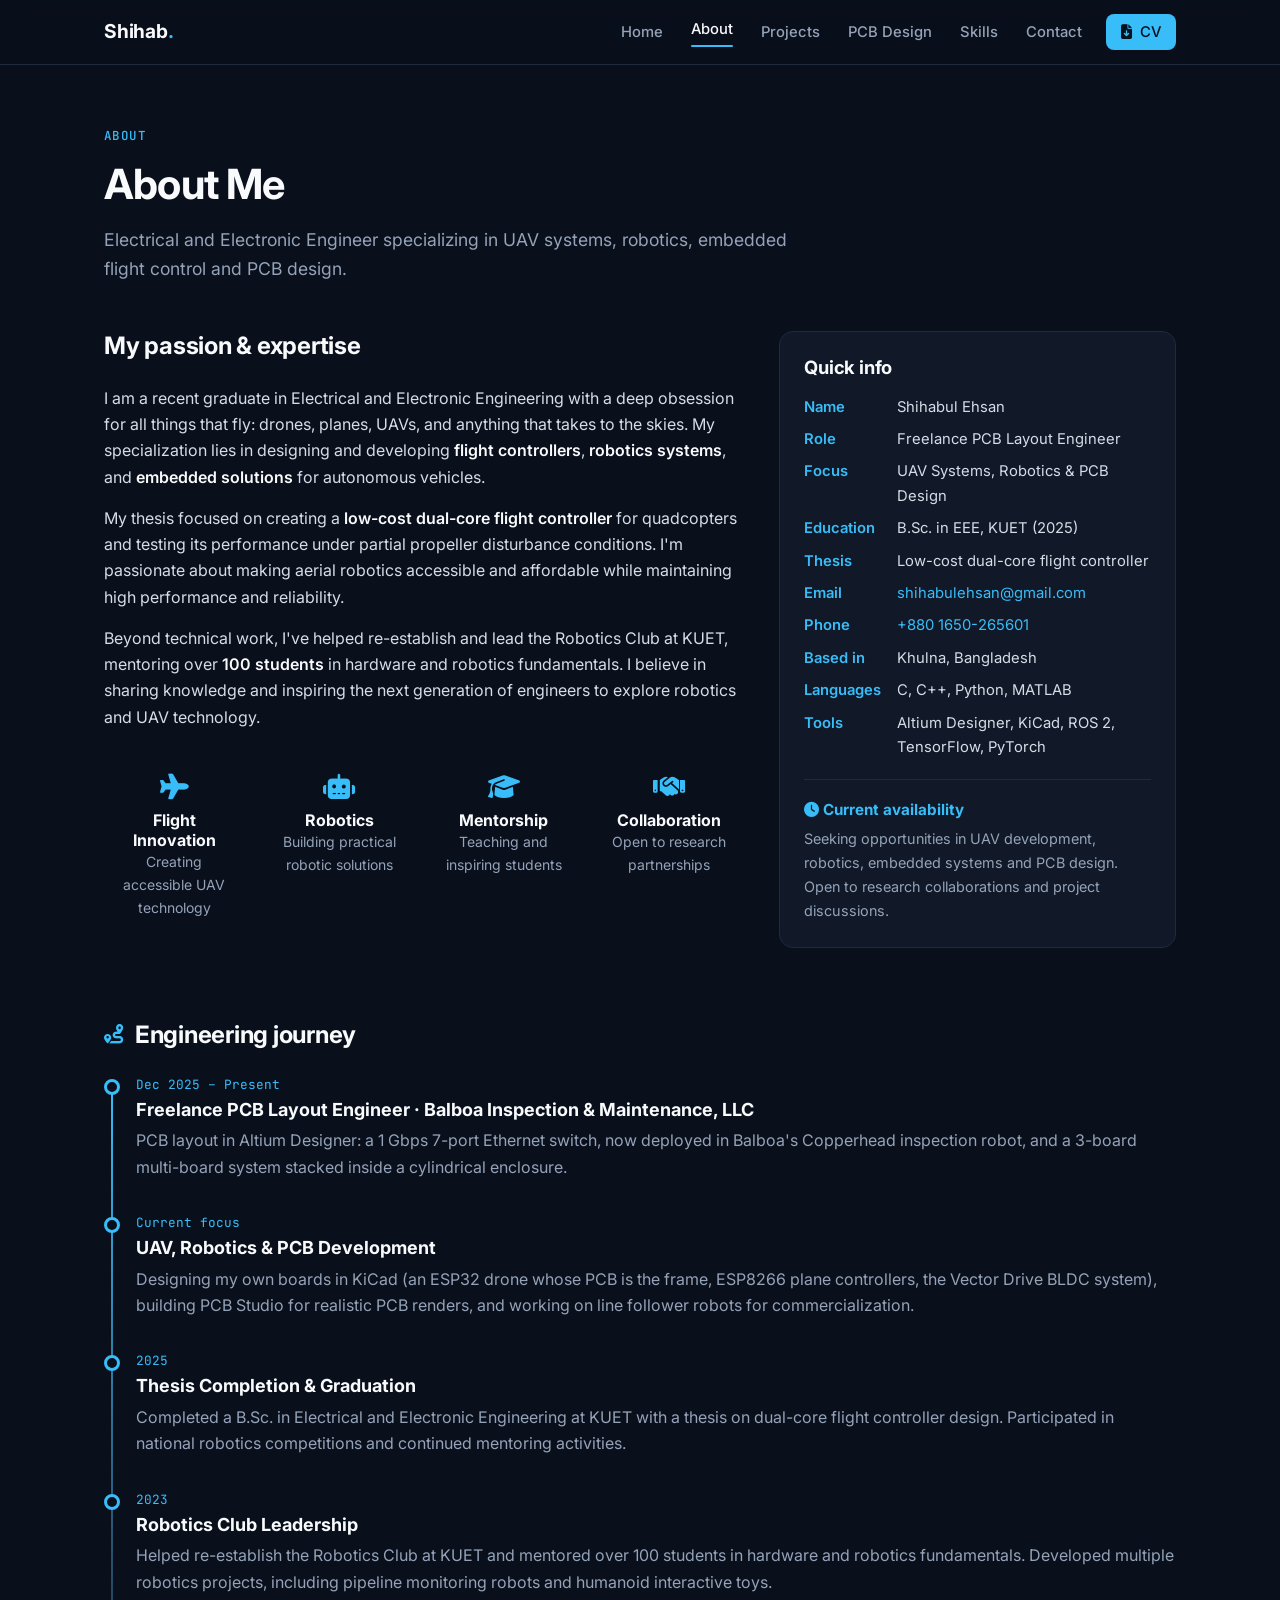
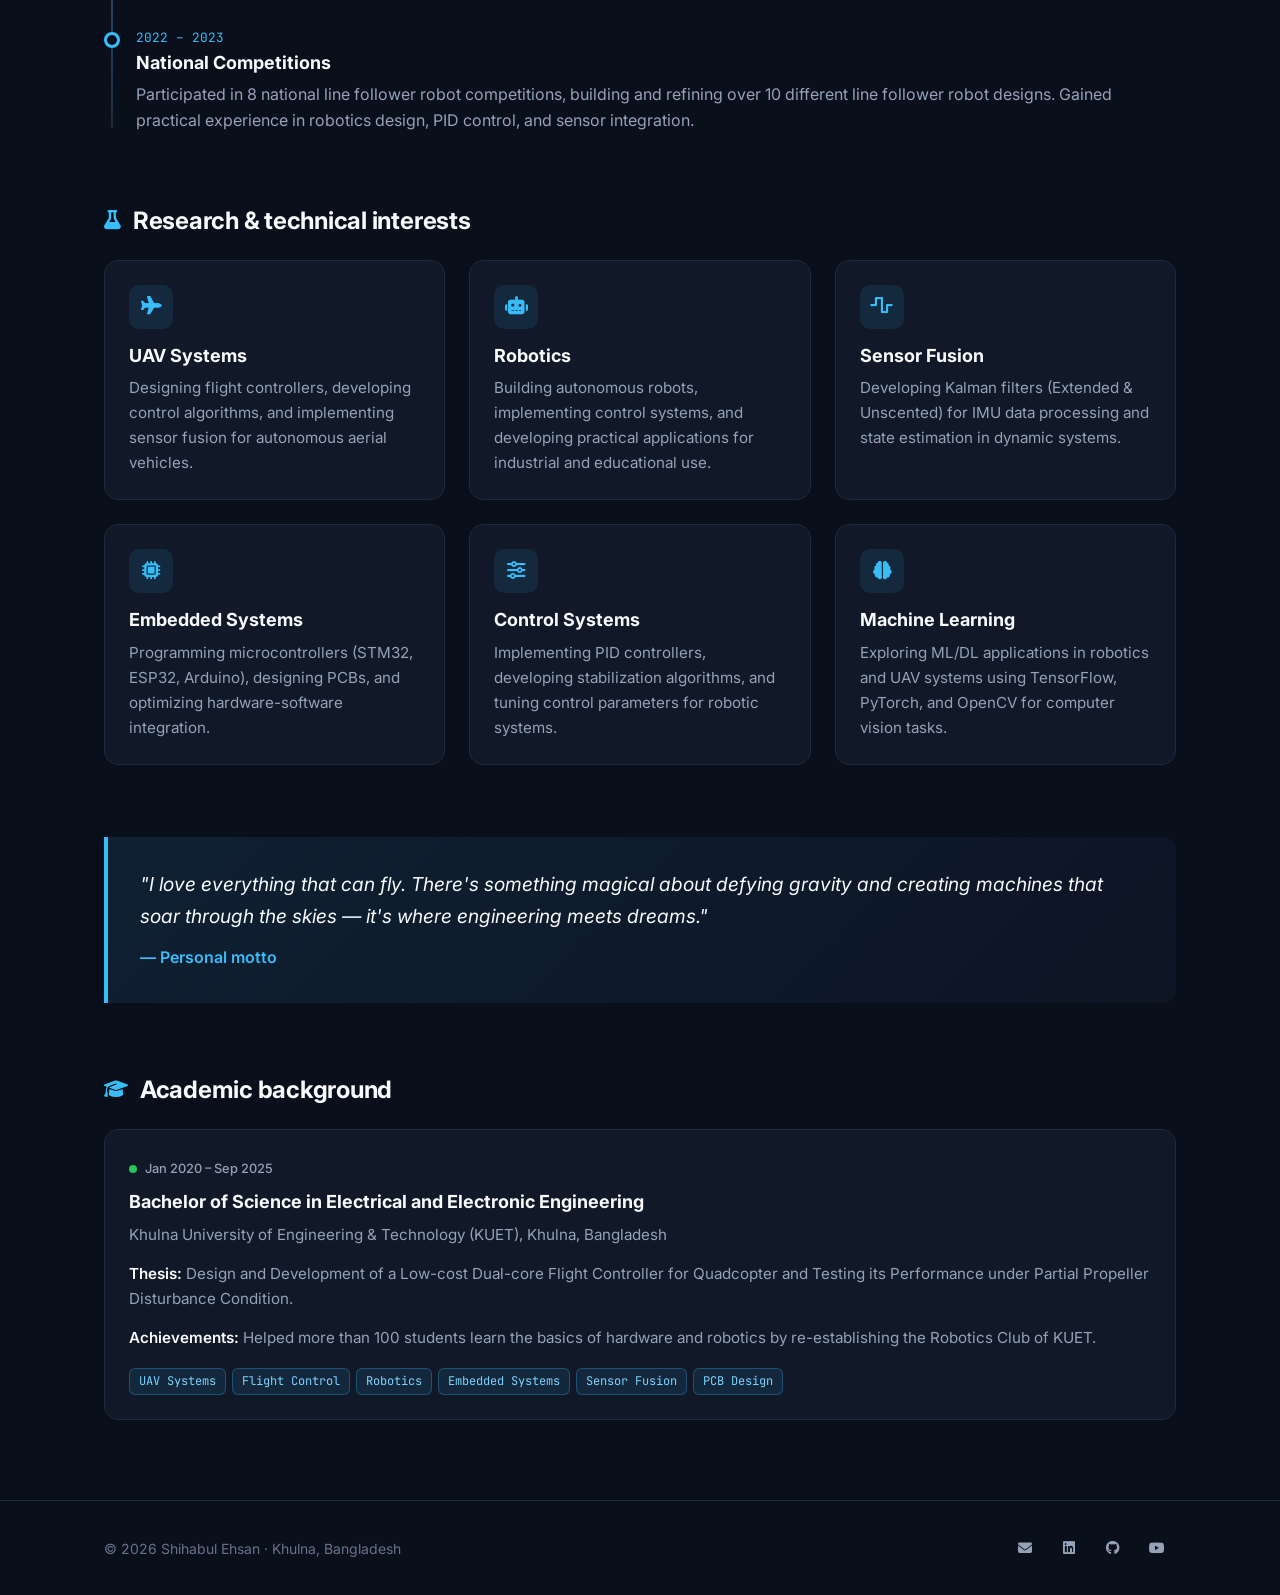
==== about.html @ d96fab93 "Redesign portfolio and add PCB design work - One shared design system (css/style.css), mobile menu, " ====
<!DOCTYPE html>
<html lang="en">
<head>
    <meta charset="UTF-8">
    <meta name="viewport" content="width=device-width, initial-scale=1">
    <title>About | Shihabul Ehsan</title>
    <meta name="description" content="About Shihabul Ehsan — EEE graduate from KUET working on UAV flight control, robotics, embedded systems and PCB design.">
    <link rel="preconnect" href="https://fonts.googleapis.com">
    <link rel="preconnect" href="https://fonts.gstatic.com" crossorigin>
    <link rel="stylesheet" href="https://fonts.googleapis.com/css2?family=Inter:wght@400;500;600;700&family=JetBrains+Mono:wght@500&display=swap">
    <link rel="stylesheet" href="https://cdnjs.cloudflare.com/ajax/libs/font-awesome/6.4.0/css/all.min.css">
    <link rel="stylesheet" href="css/style.css">
</head>
<body>

<nav class="site-nav">
    <div class="container nav-inner">
        <a class="nav-brand" href="index.html">Shihab<span>.</span></a>
        <button class="nav-toggle" aria-label="Open menu" aria-expanded="false"><i class="fas fa-bars"></i></button>
        <ul class="nav-links">
            <li><a href="index.html">Home</a></li>
            <li><a href="about.html" class="active">About</a></li>
            <li><a href="projects.html">Projects</a></li>
            <li><a href="pcb.html">PCB Design</a></li>
            <li><a href="skills.html">Skills</a></li>
            <li><a href="contact.html">Contact</a></li>
            <li class="nav-cta"><a class="btn btn-primary btn-sm" href="files/Shihabul_Ehsan_CV.pdf" target="_blank" rel="noopener"><i class="fas fa-file-arrow-down"></i> CV</a></li>
        </ul>
    </div>
</nav>

<main>
    <div class="container">

        <header class="page-head">
            <p class="eyebrow">About</p>
            <h1 class="page-title">About Me</h1>
            <p class="lead">
                Electrical and Electronic Engineer specializing in UAV systems, robotics,
                embedded flight control and PCB design.
            </p>
        </header>

        <section class="grid grid-aside">
            <div>
                <h2 class="section-title">My passion &amp; expertise</h2>
                <p>
                    I am a recent graduate in Electrical and Electronic Engineering with a deep obsession
                    for all things that fly: drones, planes, UAVs, and anything that takes to the skies.
                    My specialization lies in designing and developing <strong>flight controllers</strong>,
                    <strong>robotics systems</strong>, and <strong>embedded solutions</strong> for autonomous vehicles.
                </p>
                <p>
                    My thesis focused on creating a <strong>low-cost dual-core flight controller</strong>
                    for quadcopters and testing its performance under partial propeller disturbance conditions.
                    I'm passionate about making aerial robotics accessible and affordable while maintaining
                    high performance and reliability.
                </p>
                <p>
                    Beyond technical work, I've helped re-establish and lead the Robotics Club at KUET,
                    mentoring over <strong>100 students</strong> in hardware and robotics fundamentals.
                    I believe in sharing knowledge and inspiring the next generation of engineers to
                    explore robotics and UAV technology.
                </p>

                <div class="grid grid-4 values" style="margin-top: 32px;">
                    <div class="value">
                        <i class="fas fa-plane"></i>
                        <h4>Flight Innovation</h4>
                        <p>Creating accessible UAV technology</p>
                    </div>
                    <div class="value">
                        <i class="fas fa-robot"></i>
                        <h4>Robotics</h4>
                        <p>Building practical robotic solutions</p>
                    </div>
                    <div class="value">
                        <i class="fas fa-graduation-cap"></i>
                        <h4>Mentorship</h4>
                        <p>Teaching and inspiring students</p>
                    </div>
                    <div class="value">
                        <i class="fas fa-handshake"></i>
                        <h4>Collaboration</h4>
                        <p>Open to research partnerships</p>
                    </div>
                </div>
            </div>

            <aside class="card">
                <h2 class="section-title" style="font-size: 1.15rem; margin-bottom: 16px;">Quick info</h2>
                <dl class="info-list">
                    <dt>Name</dt>       <dd>Shihabul Ehsan</dd>
                    <dt>Role</dt>       <dd>Freelance PCB Layout Engineer</dd>
                    <dt>Focus</dt>      <dd>UAV Systems, Robotics &amp; PCB Design</dd>
                    <dt>Education</dt>  <dd>B.Sc. in EEE, KUET (2025)</dd>
                    <dt>Thesis</dt>     <dd>Low-cost dual-core flight controller</dd>
                    <dt>Email</dt>      <dd><a href="mailto:shihabulehsan@gmail.com">shihabulehsan@gmail.com</a></dd>
                    <dt>Phone</dt>      <dd><a href="tel:+8801650265601">+880 1650-265601</a></dd>
                    <dt>Based in</dt>   <dd>Khulna, Bangladesh</dd>
                    <dt>Languages</dt>  <dd>C, C++, Python, MATLAB</dd>
                    <dt>Tools</dt>      <dd>Altium Designer, KiCad, ROS 2, TensorFlow, PyTorch</dd>
                </dl>
                <div class="aside-block">
                    <h4><i class="fas fa-clock"></i> Current availability</h4>
                    <p>
                        Seeking opportunities in UAV development, robotics, embedded systems and PCB design.
                        Open to research collaborations and project discussions.
                    </p>
                </div>
            </aside>
        </section>

        <section class="section">
            <h2 class="section-title"><i class="fas fa-route"></i> Engineering journey</h2>
            <div class="timeline">
                <div class="timeline-item">
                    <div class="timeline-date">Dec 2025 – Present</div>
                    <h3>Freelance PCB Layout Engineer · Balboa Inspection &amp; Maintenance, LLC</h3>
                    <p>
                        PCB layout in Altium Designer: a 1 Gbps 7-port Ethernet switch, now deployed in Balboa's
                        Copperhead inspection robot, and a 3-board multi-board system stacked inside a
                        cylindrical enclosure.
                    </p>
                </div>
                <div class="timeline-item">
                    <div class="timeline-date">Current focus</div>
                    <h3>UAV, Robotics &amp; PCB Development</h3>
                    <p>
                        Designing my own boards in KiCad (an ESP32 drone whose PCB is the frame, ESP8266 plane
                        controllers, the Vector Drive BLDC system), building PCB Studio for realistic PCB renders,
                        and working on line follower robots for commercialization.
                    </p>
                </div>
                <div class="timeline-item">
                    <div class="timeline-date">2025</div>
                    <h3>Thesis Completion &amp; Graduation</h3>
                    <p>
                        Completed a B.Sc. in Electrical and Electronic Engineering at KUET with a
                        thesis on dual-core flight controller design. Participated in national
                        robotics competitions and continued mentoring activities.
                    </p>
                </div>
                <div class="timeline-item">
                    <div class="timeline-date">2023</div>
                    <h3>Robotics Club Leadership</h3>
                    <p>
                        Helped re-establish the Robotics Club at KUET and mentored over 100 students
                        in hardware and robotics fundamentals. Developed multiple robotics projects,
                        including pipeline monitoring robots and humanoid interactive toys.
                    </p>
                </div>
                <div class="timeline-item">
                    <div class="timeline-date">2022 – 2023</div>
                    <h3>National Competitions</h3>
                    <p>
                        Participated in 8 national line follower robot competitions, building and
                        refining over 10 different line follower robot designs. Gained practical
                        experience in robotics design, PID control, and sensor integration.
                    </p>
                </div>
            </div>
        </section>

        <section class="section">
            <h2 class="section-title"><i class="fas fa-flask"></i> Research &amp; technical interests</h2>
            <div class="grid grid-3">
                <div class="card card-hover">
                    <div class="icon-badge"><i class="fas fa-plane"></i></div>
                    <h3>UAV Systems</h3>
                    <p>Designing flight controllers, developing control algorithms, and implementing sensor fusion for autonomous aerial vehicles.</p>
                </div>
                <div class="card card-hover">
                    <div class="icon-badge"><i class="fas fa-robot"></i></div>
                    <h3>Robotics</h3>
                    <p>Building autonomous robots, implementing control systems, and developing practical applications for industrial and educational use.</p>
                </div>
                <div class="card card-hover">
                    <div class="icon-badge"><i class="fas fa-wave-square"></i></div>
                    <h3>Sensor Fusion</h3>
                    <p>Developing Kalman filters (Extended &amp; Unscented) for IMU data processing and state estimation in dynamic systems.</p>
                </div>
                <div class="card card-hover">
                    <div class="icon-badge"><i class="fas fa-microchip"></i></div>
                    <h3>Embedded Systems</h3>
                    <p>Programming microcontrollers (STM32, ESP32, Arduino), designing PCBs, and optimizing hardware-software integration.</p>
                </div>
                <div class="card card-hover">
                    <div class="icon-badge"><i class="fas fa-sliders"></i></div>
                    <h3>Control Systems</h3>
                    <p>Implementing PID controllers, developing stabilization algorithms, and tuning control parameters for robotic systems.</p>
                </div>
                <div class="card card-hover">
                    <div class="icon-badge"><i class="fas fa-brain"></i></div>
                    <h3>Machine Learning</h3>
                    <p>Exploring ML/DL applications in robotics and UAV systems using TensorFlow, PyTorch, and OpenCV for computer vision tasks.</p>
                </div>
            </div>
        </section>

        <section class="section">
            <blockquote class="quote">
                <p>"I love everything that can fly. There's something magical about defying gravity
                and creating machines that soar through the skies — it's where engineering meets dreams."</p>
                <cite>— Personal motto</cite>
            </blockquote>
        </section>

        <section class="section">
            <h2 class="section-title"><i class="fas fa-graduation-cap"></i> Academic background</h2>
            <div class="card">
                <span class="status status--done">Jan 2020 – Sep 2025</span>
                <h3>Bachelor of Science in Electrical and Electronic Engineering</h3>
                <p>Khulna University of Engineering &amp; Technology (KUET), Khulna, Bangladesh</p>
                <p><strong>Thesis:</strong> Design and Development of a Low-cost Dual-core Flight Controller
                    for Quadcopter and Testing its Performance under Partial Propeller Disturbance Condition.</p>
                <p><strong>Achievements:</strong> Helped more than 100 students learn the basics of hardware
                    and robotics by re-establishing the Robotics Club of KUET.</p>
                <div class="tags" style="margin-top: 18px;">
                    <span class="tag">UAV Systems</span>
                    <span class="tag">Flight Control</span>
                    <span class="tag">Robotics</span>
                    <span class="tag">Embedded Systems</span>
                    <span class="tag">Sensor Fusion</span>
                    <span class="tag">PCB Design</span>
                </div>
            </div>
        </section>

    </div>
</main>

<footer class="site-footer">
    <div class="container footer-inner">
        <p>© <span class="year">2026</span> Shihabul Ehsan · Khulna, Bangladesh</p>
        <div class="footer-social">
            <a href="mailto:shihabulehsan@gmail.com" aria-label="Email"><i class="fas fa-envelope"></i></a>
            <a href="https://www.linkedin.com/in/shihabul-ehsan-132464304/" target="_blank" rel="noopener" aria-label="LinkedIn"><i class="fab fa-linkedin"></i></a>
            <a href="https://github.com/Shihabul-glitch" target="_blank" rel="noopener" aria-label="GitHub"><i class="fab fa-github"></i></a>
            <a href="https://www.youtube.com/@have_fun1107" target="_blank" rel="noopener" aria-label="YouTube"><i class="fab fa-youtube"></i></a>
        </div>
    </div>
</footer>

<script src="js/script.js"></script>
</body>
</html>
---- css/style.css ----
/* =========================================================
   Shihabul Ehsan — portfolio
   One stylesheet for every page. Colors and sizes live in
   the tokens below; components reuse them.
   ========================================================= */

:root {
    --bg: #0a0f1c;
    --surface: #111827;
    --surface-2: #0d1424;
    --border: #1f2a3d;
    --border-strong: #334155;

    --heading: #f8fafc;
    --text: #d6dde8;
    --muted: #94a3b8;
    --faint: #64748b;

    --accent: #38bdf8;
    --accent-strong: #0ea5e9;
    --accent-soft: rgba(56, 189, 248, 0.10);
    --accent-line: rgba(56, 189, 248, 0.28);

    --ok: #22c55e;
    --warn: #eab308;

    --radius: 14px;
    --radius-sm: 8px;
    --shadow: 0 12px 32px rgba(0, 0, 0, 0.35);

    --font: "Inter", system-ui, -apple-system, "Segoe UI", sans-serif;
    --mono: "JetBrains Mono", ui-monospace, "Cascadia Code", Consolas, monospace;

    --container: 1120px;
    --gutter: 24px;
}

/* ---------- Reset / base ---------- */
*,
*::before,
*::after { box-sizing: border-box; margin: 0; padding: 0; }

html { scroll-behavior: smooth; }

body {
    font-family: var(--font);
    font-size: 16px;
    line-height: 1.65;
    background: var(--bg);
    color: var(--text);
    overflow-x: hidden;
    -webkit-font-smoothing: antialiased;
}

img { max-width: 100%; display: block; }

a { color: var(--accent); text-decoration: none; }
a:hover { text-decoration: underline; }

h1, h2, h3, h4 { color: var(--heading); line-height: 1.25; font-weight: 700; }
h3 { font-size: 1.125rem; }
h4 { font-size: 1rem; }

p + p { margin-top: 0.9em; }
strong { color: var(--heading); font-weight: 600; }

ul { padding-left: 1.2em; }

:focus-visible { outline: 2px solid var(--accent); outline-offset: 3px; border-radius: 4px; }

.container {
    max-width: var(--container);
    margin: 0 auto;
    padding: 0 var(--gutter);
}

/* ---------- Navigation ---------- */
.site-nav {
    position: sticky;
    top: 0;
    z-index: 50;
    background: rgba(10, 15, 28, 0.82);
    backdrop-filter: blur(10px);
    -webkit-backdrop-filter: blur(10px);
    border-bottom: 1px solid var(--border);
}

.nav-inner {
    display: flex;
    align-items: center;
    justify-content: space-between;
    gap: 16px;
    height: 64px;
}

.nav-brand {
    font-size: 1.2rem;
    font-weight: 700;
    color: var(--heading);
    letter-spacing: -0.01em;
}
.nav-brand:hover { text-decoration: none; }
.nav-brand span { color: var(--accent); }

.nav-links {
    display: flex;
    align-items: center;
    gap: 4px;
    list-style: none;
    padding: 0;
}

.nav-links a {
    display: block;
    padding: 8px 12px;
    border-radius: var(--radius-sm);
    color: var(--muted);
    font-size: 0.925rem;
    font-weight: 500;
}
.nav-links a:hover { color: var(--heading); background: var(--surface); text-decoration: none; }
.nav-links a.active { color: var(--heading); }
.nav-links a.active::after {
    content: "";
    display: block;
    height: 2px;
    margin-top: 3px;
    border-radius: 2px;
    background: var(--accent);
}

.nav-links .nav-cta { margin-left: 8px; }
.nav-links a.btn-primary { display: inline-flex; padding: 0 14px; color: #04121f; }
.nav-links a.btn-primary:hover { background: var(--accent-strong); color: #04121f; }

.nav-toggle {
    display: none;
    width: 44px;
    height: 44px;
    border: 1px solid var(--border-strong);
    border-radius: var(--radius-sm);
    background: transparent;
    color: var(--heading);
    font-size: 1.1rem;
    cursor: pointer;
}

/* ---------- Page structure ---------- */
main { padding: 56px 0 80px; }

.page-head { margin-bottom: 48px; max-width: 720px; }

.eyebrow {
    display: inline-flex;
    align-items: center;
    gap: 8px;
    font-family: var(--mono);
    font-size: 0.78rem;
    font-weight: 500;
    letter-spacing: 0.12em;
    text-transform: uppercase;
    color: var(--accent);
    margin-bottom: 12px;
}

.page-title { font-size: clamp(2rem, 4vw, 2.6rem); letter-spacing: -0.02em; margin-bottom: 14px; }

.lead { font-size: 1.1rem; color: var(--muted); }

.section { margin-top: 72px; }
.section:first-child { margin-top: 0; }

.section-title {
    display: flex;
    align-items: center;
    gap: 12px;
    font-size: 1.5rem;
    letter-spacing: -0.01em;
    margin-bottom: 24px;
}
.section-title i { color: var(--accent); font-size: 1.2rem; }

.section-sub { color: var(--muted); margin: -12px 0 24px; max-width: 680px; }

/* ---------- Grids ---------- */
.grid { display: grid; gap: 24px; }
.grid-2 { grid-template-columns: repeat(2, minmax(0, 1fr)); }
.grid-3 { grid-template-columns: repeat(3, minmax(0, 1fr)); }
.grid-4 { grid-template-columns: repeat(4, minmax(0, 1fr)); }
.grid-auto { grid-template-columns: repeat(auto-fit, minmax(280px, 1fr)); }
.grid-aside { grid-template-columns: minmax(0, 1.6fr) minmax(0, 1fr); gap: 40px; align-items: start; }

/* ---------- Cards ---------- */
.card {
    background: var(--surface);
    border: 1px solid var(--border);
    border-radius: var(--radius);
    padding: 24px;
}

.card-hover { transition: border-color 0.2s ease, transform 0.2s ease; }
.card-hover:hover { border-color: var(--accent-line); transform: translateY(-3px); }

.card h3 { margin-bottom: 8px; }
.card p { color: var(--muted); font-size: 0.95rem; }

.card-dashed { background: transparent; border-style: dashed; border-color: var(--border-strong); }

.icon-badge {
    display: inline-flex;
    align-items: center;
    justify-content: center;
    width: 44px;
    height: 44px;
    margin-bottom: 16px;
    border-radius: 10px;
    background: var(--accent-soft);
    color: var(--accent);
    font-size: 1.15rem;
}

/* ---------- Buttons ---------- */
.btn {
    display: inline-flex;
    align-items: center;
    justify-content: center;
    gap: 8px;
    min-height: 42px;
    padding: 0 18px;
    border-radius: var(--radius-sm);
    border: 1px solid transparent;
    font-family: inherit;
    font-size: 0.925rem;
    font-weight: 600;
    cursor: pointer;
    transition: background 0.15s ease, border-color 0.15s ease, color 0.15s ease;
}
.btn:hover { text-decoration: none; }

.btn-primary { background: var(--accent); color: #04121f; }
.btn-primary:hover { background: var(--accent-strong); }

.btn-outline { border-color: var(--border-strong); color: var(--heading); background: transparent; }
.btn-outline:hover { border-color: var(--accent); color: var(--accent); }

.btn-sm { min-height: 36px; padding: 0 14px; font-size: 0.85rem; }

.btn-row { display: flex; flex-wrap: wrap; gap: 12px; }

/* ---------- Tags, chips, status ---------- */
.tags { display: flex; flex-wrap: wrap; gap: 6px; }

.tag {
    font-family: var(--mono);
    font-size: 0.75rem;
    padding: 3px 9px;
    border-radius: 6px;
    background: var(--accent-soft);
    border: 1px solid var(--accent-line);
    color: #7dd3fc;
    white-space: nowrap;
}

.status {
    display: inline-flex;
    align-items: center;
    gap: 8px;
    font-size: 0.8rem;
    font-weight: 500;
    color: var(--muted);
    margin-bottom: 12px;
}
.status::before {
    content: "";
    width: 8px;
    height: 8px;
    border-radius: 50%;
    background: var(--warn);
}
.status--done::before { background: var(--ok); }
.status--live::before { background: var(--ok); animation: pulse 2s infinite; }

@keyframes pulse { 50% { opacity: 0.4; } }

/* ---------- Home: hero ---------- */
.hero {
    display: grid;
    grid-template-columns: minmax(0, 1fr) 320px;
    align-items: center;
    gap: 56px;
    padding: 32px 0 16px;
}

.hero h1 { font-size: clamp(2.2rem, 5vw, 3.2rem); letter-spacing: -0.03em; margin-bottom: 18px; }
.hero h1 span { color: var(--accent); }
.hero .lead { max-width: 560px; margin-bottom: 28px; }

.hero-photo img {
    width: 320px;
    height: 320px;
    border-radius: 50%;
    object-fit: cover;
    object-position: center 25%;
    border: 6px solid var(--surface);
    box-shadow: 0 0 0 1px var(--border-strong), var(--shadow);
}

/* ---------- Stats ---------- */
.stat { text-align: center; padding: 22px 16px; }
.stat-number { font-size: 2rem; font-weight: 700; color: var(--accent); line-height: 1.1; }
.stat-label { font-size: 0.875rem; color: var(--muted); margin-top: 6px; }

/* ---------- Featured project ---------- */
.featured {
    padding: 32px;
    border-radius: var(--radius);
    border: 1px solid var(--border);
    background: linear-gradient(145deg, var(--surface), var(--surface-2));
}
.featured h3 { font-size: 1.4rem; margin-bottom: 12px; }
.featured p { max-width: 760px; margin-bottom: 24px; }

/* ---------- Project cards ---------- */
.project-card { display: flex; flex-direction: column; }
.project-card .tags { margin: 16px 0 0; }

.project-note {
    margin-top: 16px;
    padding: 12px 14px;
    border-left: 3px solid var(--accent);
    border-radius: 0 var(--radius-sm) var(--radius-sm) 0;
    background: var(--surface-2);
    font-size: 0.9rem;
    color: var(--muted);
}
.project-note b { display: block; color: var(--accent); font-weight: 600; font-size: 0.8rem; margin-bottom: 2px; }

.project-links {
    display: flex;
    flex-wrap: wrap;
    gap: 10px;
    margin-top: auto;
    padding-top: 20px;
}
.project-card .project-links { border-top: 1px solid var(--border); margin-top: 20px; }

.filter-bar { display: flex; flex-wrap: wrap; gap: 8px; margin-bottom: 40px; }
.filter-btn {
    padding: 7px 16px;
    border-radius: 999px;
    border: 1px solid var(--border-strong);
    background: transparent;
    color: var(--muted);
    font-family: inherit;
    font-size: 0.875rem;
    cursor: pointer;
}
.filter-btn:hover { color: var(--heading); }
.filter-btn.active { background: var(--accent-soft); border-color: var(--accent); color: var(--accent); }

.is-hidden { display: none !important; }

/* ---------- About ---------- */
.info-list { display: grid; grid-template-columns: max-content 1fr; gap: 8px 16px; font-size: 0.925rem; }
.info-list dt { color: var(--accent); font-weight: 600; }
.info-list dd { color: var(--text); min-width: 0; overflow-wrap: anywhere; }

.aside-block { margin-top: 20px; padding-top: 20px; border-top: 1px solid var(--border); }
.aside-block h4 { color: var(--accent); margin-bottom: 8px; font-size: 0.95rem; }
.aside-block p { font-size: 0.9rem; }

.value { text-align: center; padding: 12px; }
.value i { font-size: 1.6rem; color: var(--accent); margin-bottom: 10px; }
.value p { font-size: 0.875rem; color: var(--muted); }

.timeline { position: relative; padding-left: 32px; }
.timeline::before {
    content: "";
    position: absolute;
    left: 7px;
    top: 6px;
    bottom: 6px;
    width: 2px;
    background: linear-gradient(to bottom, var(--accent), var(--border));
}
.timeline-item { position: relative; padding-bottom: 32px; }
.timeline-item:last-child { padding-bottom: 0; }
.timeline-item::before {
    content: "";
    position: absolute;
    left: -32px;
    top: 5px;
    width: 16px;
    height: 16px;
    border-radius: 50%;
    background: var(--bg);
    border: 3px solid var(--accent);
}
.timeline-date { font-family: var(--mono); font-size: 0.8rem; color: var(--accent); margin-bottom: 4px; }
.timeline-item h3 { margin-bottom: 6px; }
.timeline-item p { color: var(--muted); }

.quote {
    padding: 32px;
    border-left: 4px solid var(--accent);
    border-radius: 0 var(--radius) var(--radius) 0;
    background: linear-gradient(135deg, var(--accent-soft), var(--surface-2));
}
.quote p { font-size: 1.2rem; font-style: italic; color: var(--heading); }
.quote cite { display: block; margin-top: 12px; color: var(--accent); font-style: normal; font-weight: 600; }

/* ---------- Skills ---------- */
.skill-group-head { display: flex; align-items: center; gap: 14px; margin-bottom: 20px; }
.skill-group-head .icon-badge { margin-bottom: 0; flex-shrink: 0; }
.skill-group-head h2 { font-size: 1.15rem; }
.skill-group-head p { font-size: 0.85rem; color: var(--muted); }

.skill-list { list-style: none; padding: 0; }
.skill-list li {
    display: flex;
    align-items: center;
    justify-content: space-between;
    gap: 12px;
    padding: 10px 0;
    border-top: 1px solid var(--border);
    font-size: 0.95rem;
}
.skill-list li:first-child { border-top: 0; }

.level {
    flex-shrink: 0;
    font-family: var(--mono);
    font-size: 0.7rem;
    font-weight: 500;
    letter-spacing: 0.06em;
    text-transform: uppercase;
    padding: 3px 8px;
    border-radius: 6px;
    border: 1px solid transparent;
}
.level--advanced { background: var(--accent); color: #04121f; }
.level--proficient { background: var(--accent-soft); color: var(--accent); border-color: var(--accent-line); }
.level--intermediate { color: var(--muted); border-color: var(--border-strong); }
.level--familiar { color: var(--faint); border-color: var(--border); }

.legend { display: flex; flex-wrap: wrap; gap: 16px; margin-bottom: 32px; font-size: 0.85rem; color: var(--muted); }
.legend span { display: inline-flex; align-items: center; gap: 8px; }

/* ---------- Contact ---------- */
.contact-card .icon-badge { margin-bottom: 14px; }
.contact-card a { display: inline-flex; align-items: center; gap: 8px; margin-top: 10px; font-weight: 500; overflow-wrap: anywhere; }
.contact-card .small { margin-top: 14px; }

.small { font-size: 0.85rem; color: var(--faint); }

.check-list { list-style: none; padding: 0; display: grid; gap: 8px; }
.check-list li { position: relative; padding-left: 26px; }
.check-list li::before {
    content: "\f00c";
    font-family: "Font Awesome 6 Free";
    font-weight: 900;
    position: absolute;
    left: 0;
    top: 1px;
    font-size: 0.8rem;
    color: var(--accent);
}

/* ---------- PCB page ---------- */
.pcb-card { padding: 0; overflow: hidden; }
.pcb-media {
    aspect-ratio: 16 / 10;
    background: var(--surface-2);
    display: flex;
    align-items: center;
    justify-content: center;
    overflow: hidden;
    color: var(--faint);
}
.pcb-media img { width: 100%; height: 100%; object-fit: cover; }
.pcb-card .pcb-media { border-bottom: 1px solid var(--border); }
.pcb-card .pcb-body { padding: 20px 24px 24px; }
.pcb-card .tags { margin-top: 14px; }

.showcase {
    display: grid;
    grid-template-columns: minmax(0, 1.1fr) minmax(0, 1fr);
    gap: 32px;
    align-items: center;
    padding: 32px;
}
.showcase .pcb-media { border-radius: var(--radius-sm); border: 1px solid var(--border); aspect-ratio: 16 / 9; }
.showcase ul { margin: 14px 0 20px; color: var(--muted); font-size: 0.95rem; }
.showcase li + li { margin-top: 4px; }

a.pcb-card { color: inherit; }
a.pcb-card:hover { text-decoration: none; }
a.pcb-card:hover h3 { color: var(--accent); }
.pcb-card .more { display: inline-flex; align-items: center; gap: 6px; margin-top: 14px; font-size: 0.875rem; font-weight: 600; color: var(--accent); }

/* ---------- Board detail pages ---------- */
.breadcrumb { font-size: 0.875rem; color: var(--muted); margin-bottom: 20px; }
.breadcrumb a { color: var(--muted); }
.breadcrumb a:hover { color: var(--accent); }

.hero-shot {
    display: block;
    border-radius: var(--radius);
    border: 1px solid var(--border);
    overflow: hidden;
    background: #eef0f3;
}
.hero-shot img { width: 100%; height: auto; }

.spec-table { width: 100%; border-collapse: collapse; font-size: 0.925rem; }
.spec-table th, .spec-table td { text-align: left; vertical-align: top; padding: 10px 0; border-top: 1px solid var(--border); }
.spec-table tr:first-child th, .spec-table tr:first-child td { border-top: 0; }
.spec-table th { width: 38%; padding-right: 16px; color: var(--muted); font-weight: 500; }
.spec-table td { color: var(--heading); }

.highlights { list-style: none; padding: 0; display: grid; gap: 14px; }
.highlights li { position: relative; padding-left: 30px; }
.highlights li::before {
    content: "";
    position: absolute;
    left: 4px;
    top: 0.55em;
    width: 10px;
    height: 10px;
    border-radius: 2px;
    background: var(--accent);
    transform: rotate(45deg);
}
.highlights b { color: var(--heading); }

.gallery { display: grid; grid-template-columns: repeat(auto-fill, minmax(260px, 1fr)); gap: 20px; }
.gallery figure { margin: 0; }
.gallery a {
    display: block;
    aspect-ratio: 16 / 10;
    border-radius: var(--radius-sm);
    border: 1px solid var(--border);
    overflow: hidden;
    background: #eef0f3;
    cursor: zoom-in;
}
.gallery a:hover { border-color: var(--accent); }
.gallery img { width: 100%; height: 100%; object-fit: contain; transition: transform 0.25s ease; }
.gallery a:hover img { transform: scale(1.03); }
.gallery figcaption { margin-top: 8px; font-size: 0.85rem; color: var(--muted); }

.sub-board { margin-top: 48px; }
.sub-board h3 { font-size: 1.2rem; margin-bottom: 6px; }
.sub-board > p { color: var(--muted); margin-bottom: 18px; max-width: 760px; }

.flight-video {
    display: block;
    width: 100%;
    max-width: 820px;
    max-height: 70vh;
    border-radius: var(--radius);
    border: 1px solid var(--border);
    background: #000;
}

/* Lightbox (built by js/script.js) */
.lightbox {
    position: fixed;
    inset: 0;
    z-index: 100;
    display: none;
    flex-direction: column;
    align-items: center;
    justify-content: center;
    gap: 14px;
    padding: 24px;
    background: rgba(3, 6, 14, 0.92);
    cursor: zoom-out;
}
.lightbox.open { display: flex; }
.lightbox img { max-width: 100%; max-height: calc(100vh - 110px); border-radius: var(--radius-sm); background: #eef0f3; }
.lightbox p { color: var(--muted); font-size: 0.9rem; text-align: center; }
.lightbox button {
    position: absolute;
    top: 16px;
    right: 16px;
    width: 44px;
    height: 44px;
    border: 1px solid var(--border-strong);
    border-radius: var(--radius-sm);
    background: var(--surface);
    color: var(--heading);
    font-size: 1.1rem;
    cursor: pointer;
}

/* ---------- Footer ---------- */
.site-footer { border-top: 1px solid var(--border); padding: 28px 0; }
.footer-inner {
    display: flex;
    flex-wrap: wrap;
    align-items: center;
    justify-content: space-between;
    gap: 16px;
    font-size: 0.875rem;
    color: var(--faint);
}
.footer-social { display: flex; gap: 6px; }
.footer-social a {
    display: inline-flex;
    align-items: center;
    justify-content: center;
    width: 38px;
    height: 38px;
    border-radius: var(--radius-sm);
    color: var(--muted);
}
.footer-social a:hover { color: var(--accent); background: var(--surface); text-decoration: none; }

/* ---------- Responsive ---------- */
@media (max-width: 980px) {
    .grid-3, .grid-4 { grid-template-columns: repeat(2, minmax(0, 1fr)); }
    .grid-aside, .showcase { grid-template-columns: 1fr; }
    .hero { grid-template-columns: 1fr; text-align: center; gap: 32px; min-height: 0; padding-top: 8px; }
    .hero-photo { order: -1; justify-self: center; }
    .hero-photo img { width: 220px; height: 220px; }
    .hero .lead { margin-left: auto; margin-right: auto; }
    .hero .btn-row, .hero .eyebrow { justify-content: center; }
}

@media (max-width: 820px) {
    .nav-toggle { display: inline-flex; align-items: center; justify-content: center; }
    .nav-links {
        display: none;
        position: absolute;
        top: 64px;
        left: 0;
        right: 0;
        flex-direction: column;
        align-items: stretch;
        gap: 2px;
        padding: 12px var(--gutter) 20px;
        background: var(--bg);
        border-bottom: 1px solid var(--border);
    }
    .nav-links.open { display: flex; }
    .nav-links a { padding: 12px; }
    .nav-links a.active::after { display: none; }
    .nav-links a.active { background: var(--surface); }
    .nav-links .nav-cta { margin: 8px 0 0; }
}

@media (max-width: 640px) {
    :root { --gutter: 16px; }
    main { padding: 36px 0 56px; }
    .grid-2, .grid-3, .grid-4 { grid-template-columns: 1fr; }
    .stats.grid-4, .values.grid-4 { grid-template-columns: repeat(2, minmax(0, 1fr)); gap: 12px; }
    .section { margin-top: 56px; }
    .featured, .showcase, .quote { padding: 22px; }
    .card { padding: 20px; }
    .timeline { padding-left: 26px; }
    .timeline-item::before { left: -26px; }
    .footer-inner { flex-direction: column; text-align: center; }
}

@media (prefers-reduced-motion: reduce) {
    *, *::before, *::after { transition: none !important; animation: none !important; }
    html { scroll-behavior: auto; }
}

/* ---------- Print ---------- */
@media print {
    .site-nav, .site-footer, .btn-row, .project-links, .filter-bar { display: none; }
    body { background: #fff; color: #000; }
    .card { border-color: #ccc; background: #fff; }
}
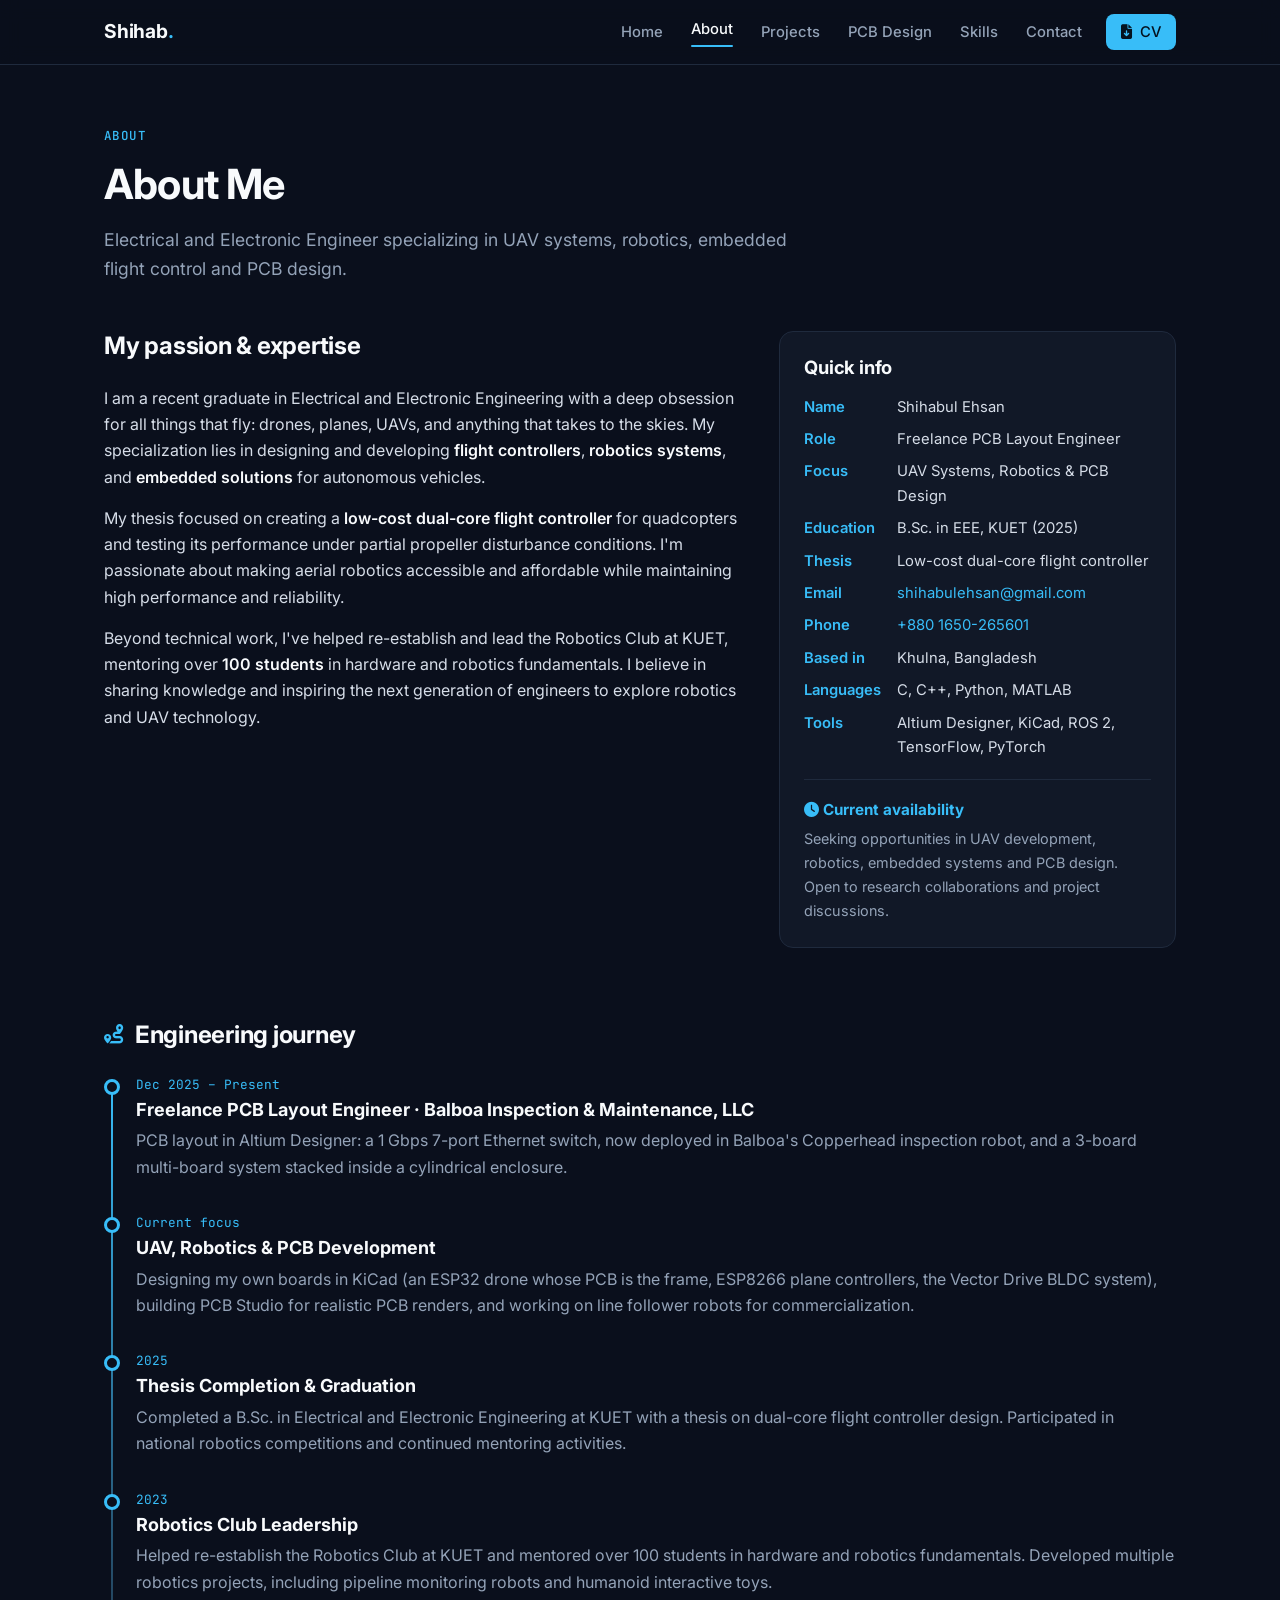
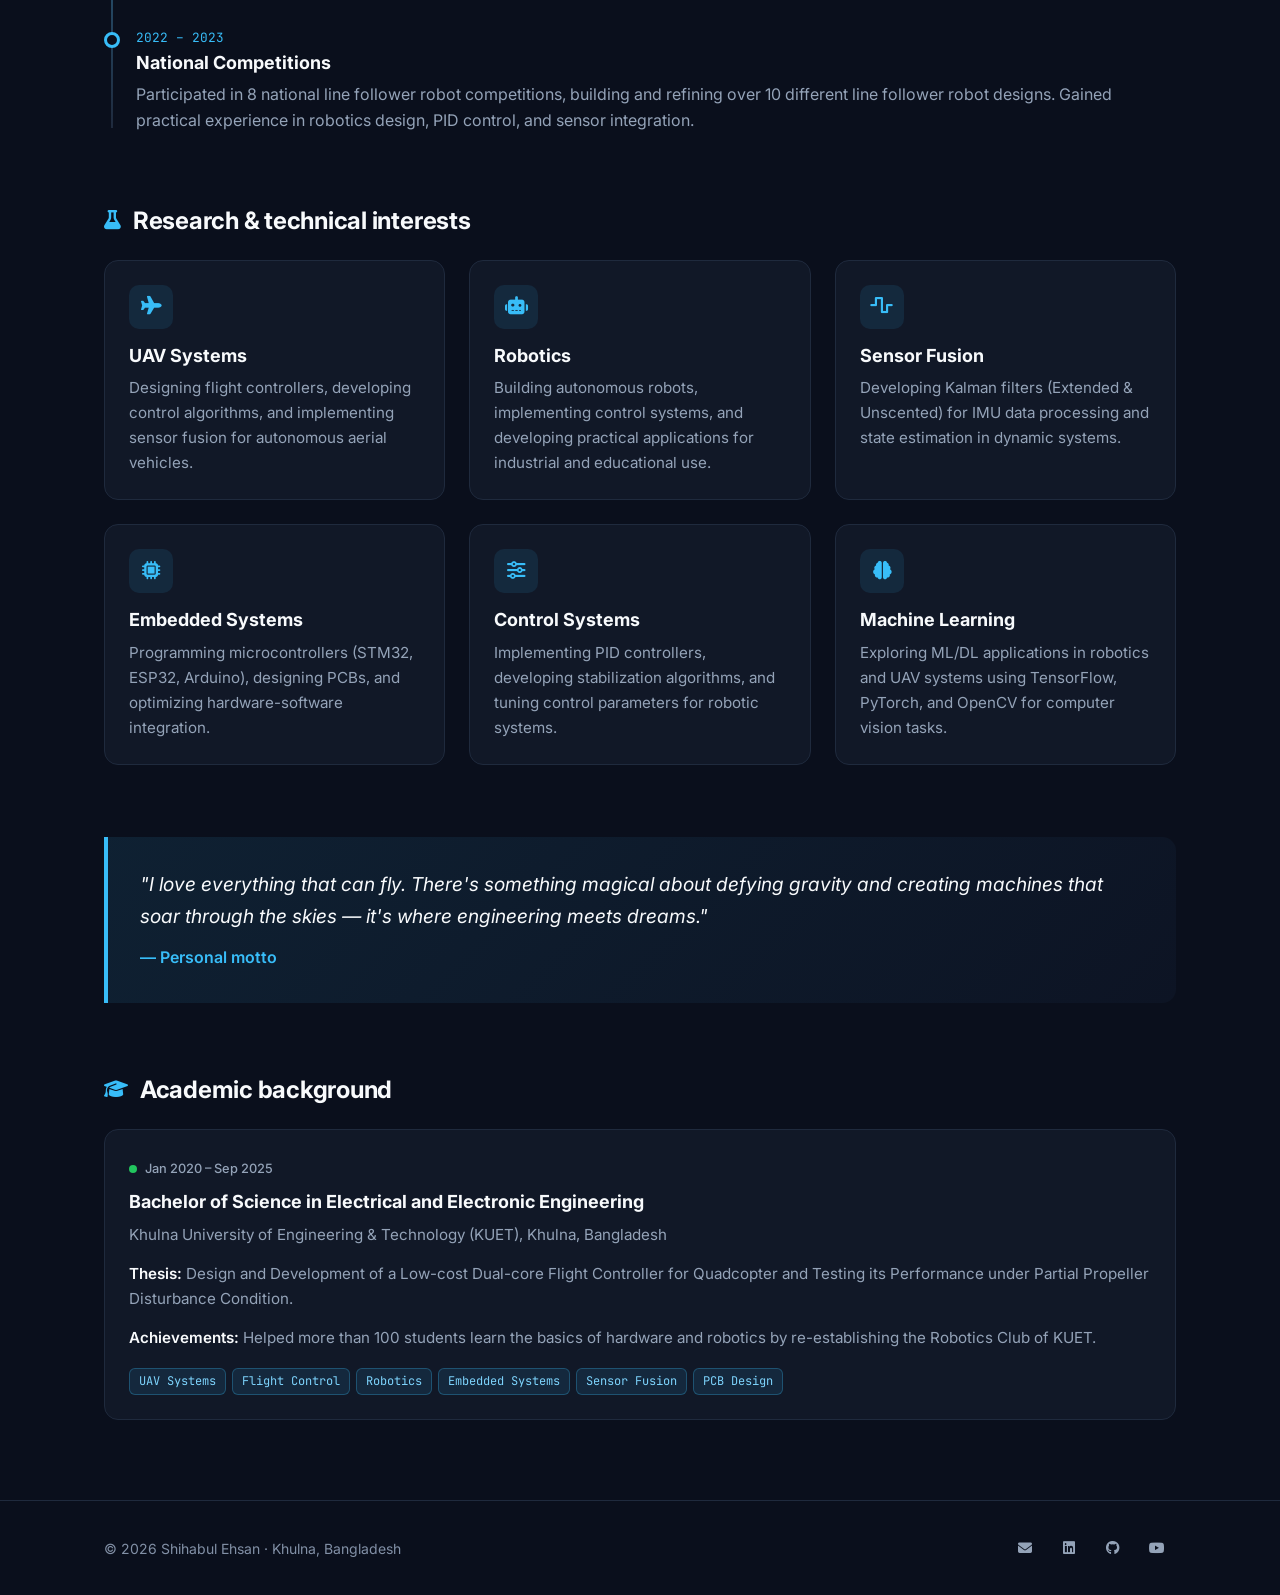
==== commit 41a8dc87: "Improve portfolio: link previews, search files, projects layout - Open Graph/Twitter preview card, s" ====
--- a/about.html
+++ b/about.html
@@ -5,6 +5,20 @@
     <meta name="viewport" content="width=device-width, initial-scale=1">
     <title>About | Shihabul Ehsan</title>
     <meta name="description" content="About Shihabul Ehsan — EEE graduate from KUET working on UAV flight control, robotics, embedded systems and PCB design.">
+    <link rel="canonical" href="https://shihabul-glitch.github.io/about.html">
+    <link rel="icon" href="favicon.ico" sizes="any">
+    <link rel="icon" type="image/png" sizes="32x32" href="images/favicon-32.png">
+    <link rel="apple-touch-icon" href="images/apple-touch-icon.png">
+    <meta name="theme-color" content="#0a0f1c">
+    <meta property="og:type" content="website">
+    <meta property="og:site_name" content="Shihabul Ehsan">
+    <meta property="og:title" content="About | Shihabul Ehsan">
+    <meta property="og:description" content="About Shihabul Ehsan — EEE graduate from KUET working on UAV flight control, robotics, embedded systems and PCB design.">
+    <meta property="og:url" content="https://shihabul-glitch.github.io/about.html">
+    <meta property="og:image" content="https://shihabul-glitch.github.io/images/og-card.jpg">
+    <meta property="og:image:width" content="1200">
+    <meta property="og:image:height" content="630">
+    <meta name="twitter:card" content="summary_large_image">
     <link rel="preconnect" href="https://fonts.googleapis.com">
     <link rel="preconnect" href="https://fonts.gstatic.com" crossorigin>
     <link rel="stylesheet" href="https://fonts.googleapis.com/css2?family=Inter:wght@400;500;600;700&family=JetBrains+Mono:wght@500&display=swap">
@@ -62,29 +76,6 @@
                     I believe in sharing knowledge and inspiring the next generation of engineers to
                     explore robotics and UAV technology.
                 </p>
-
-                <div class="grid grid-4 values" style="margin-top: 32px;">
-                    <div class="value">
-                        <i class="fas fa-plane"></i>
-                        <h4>Flight Innovation</h4>
-                        <p>Creating accessible UAV technology</p>
-                    </div>
-                    <div class="value">
-                        <i class="fas fa-robot"></i>
-                        <h4>Robotics</h4>
-                        <p>Building practical robotic solutions</p>
-                    </div>
-                    <div class="value">
-                        <i class="fas fa-graduation-cap"></i>
-                        <h4>Mentorship</h4>
-                        <p>Teaching and inspiring students</p>
-                    </div>
-                    <div class="value">
-                        <i class="fas fa-handshake"></i>
-                        <h4>Collaboration</h4>
-                        <p>Open to research partnerships</p>
-                    </div>
-                </div>
             </div>
 
             <aside class="card">
--- a/css/style.css
+++ b/css/style.css
@@ -14,7 +14,7 @@
     --heading: #f8fafc;
     --text: #d6dde8;
     --muted: #94a3b8;
-    --faint: #64748b;
+    --faint: #8290a6;   /* >= 4.5:1 on page and card backgrounds */
 
     --accent: #38bdf8;
     --accent-strong: #0ea5e9;
@@ -343,6 +343,45 @@
     padding-top: 20px;
 }
 .project-card .project-links { border-top: 1px solid var(--border); margin-top: 20px; }
+
+/* Optional image at the top of a project card (own projects only) */
+.project-thumb {
+    display: block;
+    margin: -24px -24px 18px;
+    aspect-ratio: 16 / 9;
+    overflow: hidden;
+    border-bottom: 1px solid var(--border);
+    border-radius: var(--radius) var(--radius) 0 0;
+    background: var(--surface-2);
+}
+.project-thumb img { width: 100%; height: 100%; object-fit: cover; transition: transform 0.25s ease; }
+.project-card:hover .project-thumb img { transform: scale(1.03); }
+/* Play button over thumbnails that open a video */
+.project-thumb.video { position: relative; }
+.project-thumb.video::after {
+    content: "\f04b";
+    font-family: "Font Awesome 6 Free";
+    font-weight: 900;
+    position: absolute;
+    left: 50%;
+    top: 50%;
+    width: 56px;
+    height: 56px;
+    margin: -28px 0 0 -28px;
+    display: flex;
+    align-items: center;
+    justify-content: center;
+    padding-left: 4px;
+    border-radius: 50%;
+    background: rgba(10, 15, 28, 0.75);
+    border: 2px solid var(--accent);
+    color: var(--accent);
+    font-size: 1.1rem;
+}
+
+/* "Proof" link after a skill, pointing at the project that shows it */
+.proof { margin-left: 6px; font-size: 0.78rem; color: var(--muted); white-space: nowrap; }
+.proof:hover { color: var(--accent); }
 
 .filter-bar { display: flex; flex-wrap: wrap; gap: 8px; margin-bottom: 40px; }
 .filter-btn {
@@ -654,10 +693,15 @@
     :root { --gutter: 16px; }
     main { padding: 36px 0 56px; }
     .grid-2, .grid-3, .grid-4 { grid-template-columns: 1fr; }
-    .stats.grid-4, .values.grid-4 { grid-template-columns: repeat(2, minmax(0, 1fr)); gap: 12px; }
+    .stats.grid-4, .values.grid-4, .grid-4.compact { grid-template-columns: repeat(2, minmax(0, 1fr)); gap: 12px; }
     .section { margin-top: 56px; }
     .featured, .showcase, .quote { padding: 22px; }
     .card { padding: 20px; }
+    .project-thumb { margin: -20px -20px 16px; }
+    .grid-4.compact .card { padding: 16px; }
+    .grid-4.compact .icon-badge { width: 36px; height: 36px; margin-bottom: 10px; font-size: 1rem; }
+    .grid-4.compact h3 { font-size: 1rem; }
+    .grid-4.compact p { font-size: 0.85rem; }
     .timeline { padding-left: 26px; }
     .timeline-item::before { left: -26px; }
     .footer-inner { flex-direction: column; text-align: center; }
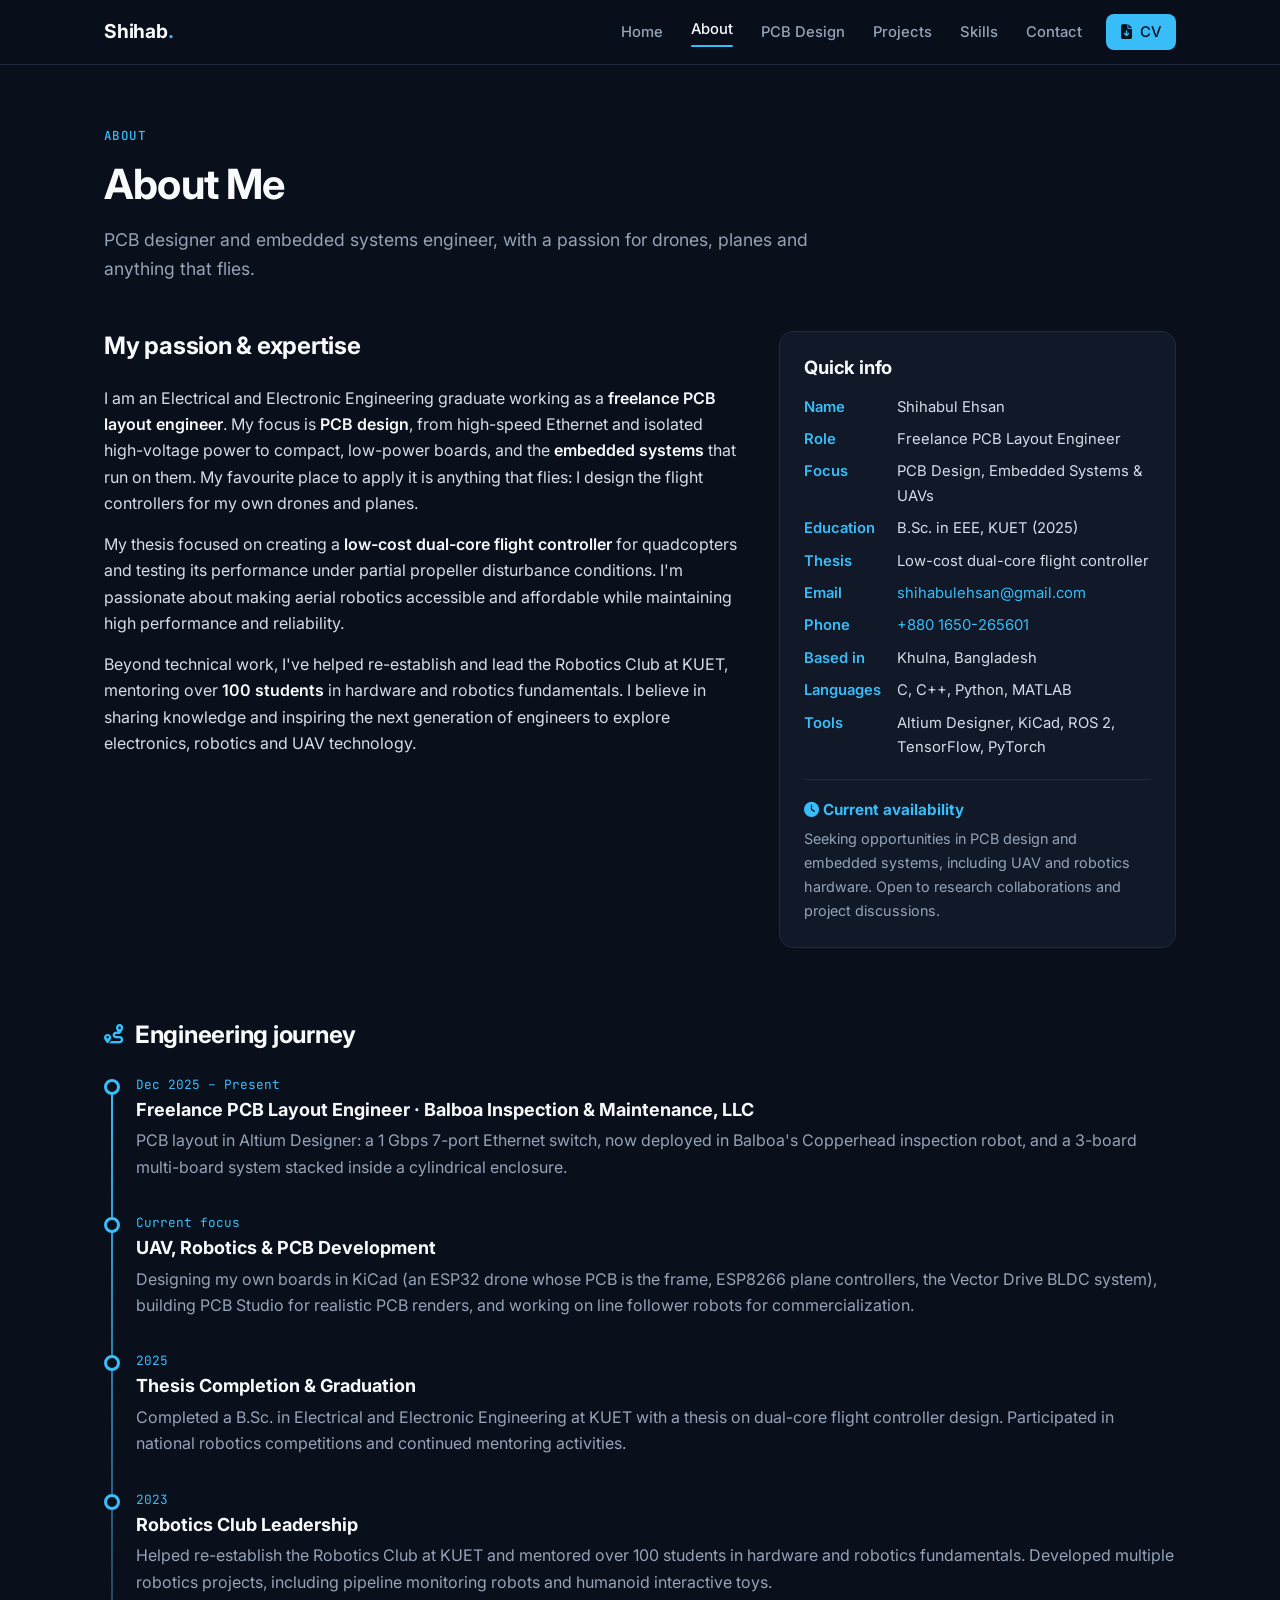
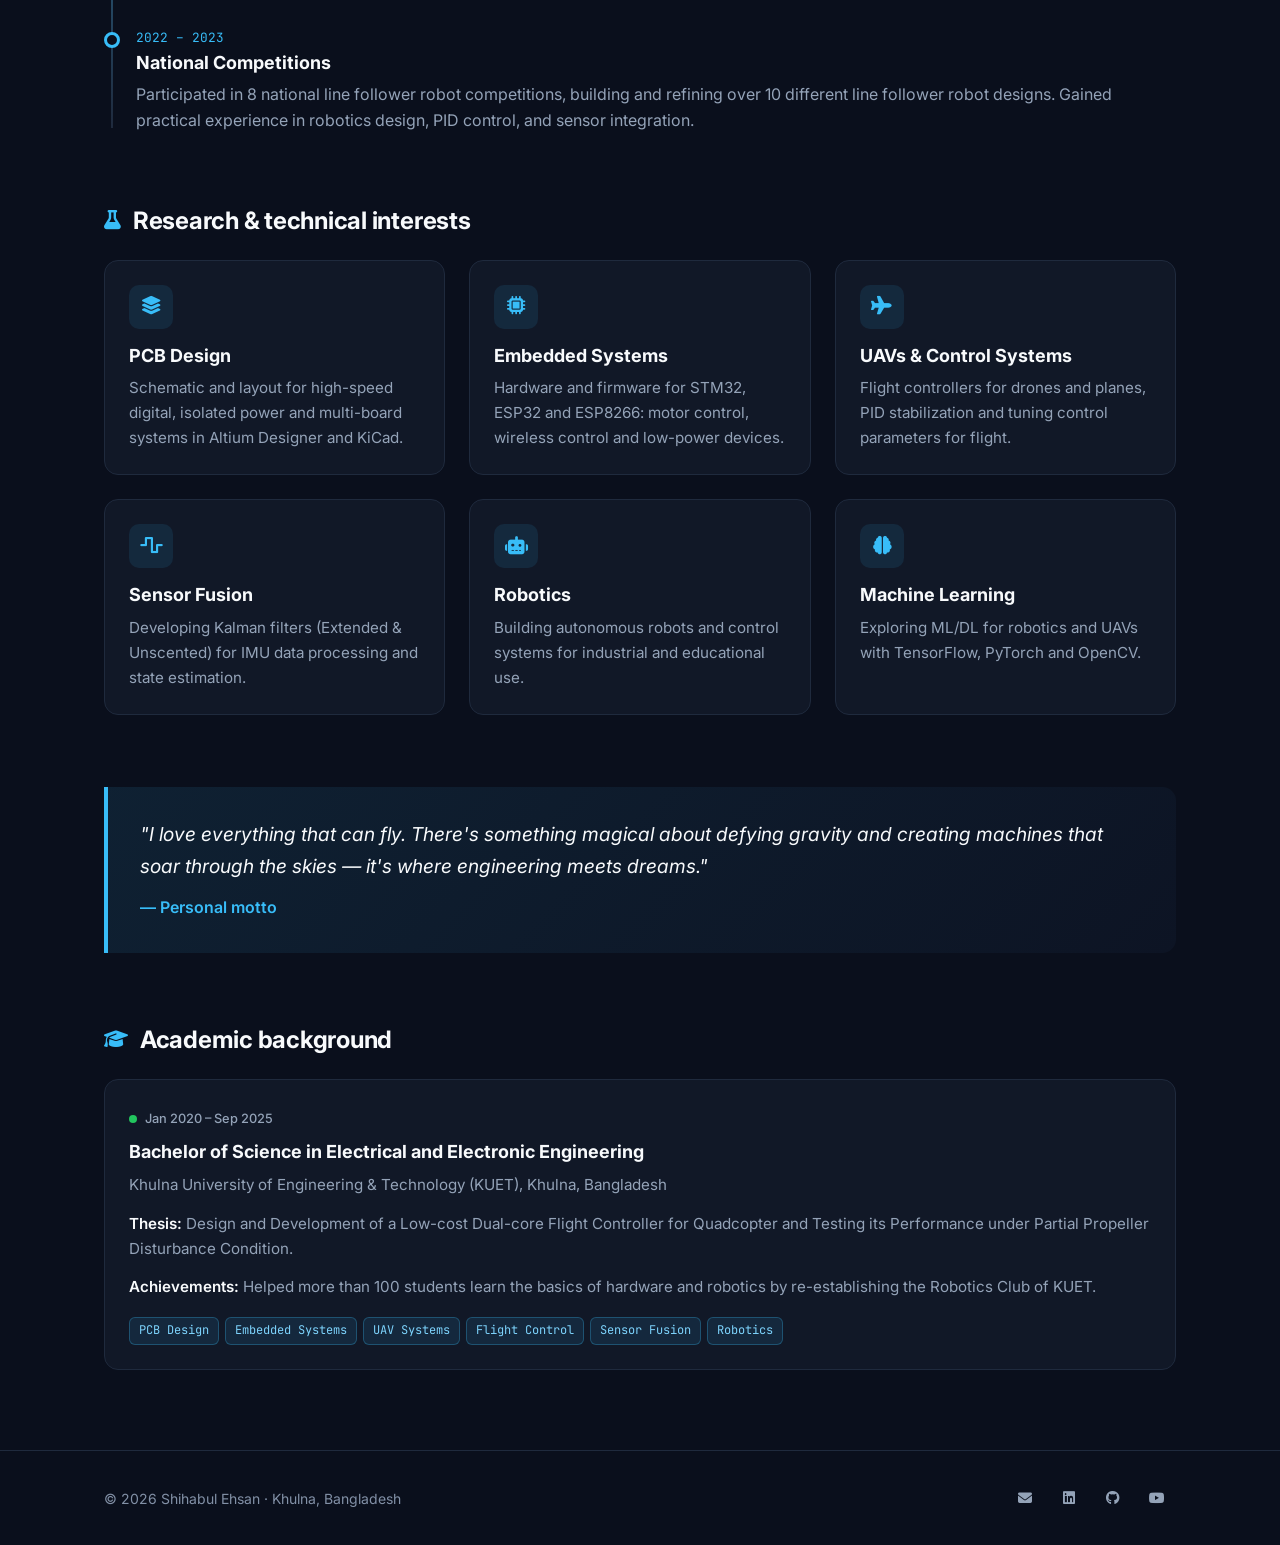
==== commit 3e96e161: "Reposition portfolio: PCB designer first, then embedded, then UAVs - Home: PCB-first headline, intro" ====
--- a/about.html
+++ b/about.html
@@ -4,7 +4,7 @@
     <meta charset="UTF-8">
     <meta name="viewport" content="width=device-width, initial-scale=1">
     <title>About | Shihabul Ehsan</title>
-    <meta name="description" content="About Shihabul Ehsan — EEE graduate from KUET working on UAV flight control, robotics, embedded systems and PCB design.">
+    <meta name="description" content="About Shihabul Ehsan: PCB designer and embedded systems engineer, freelance PCB layout engineer, EEE graduate from KUET who builds drones and planes.">
     <link rel="canonical" href="https://shihabul-glitch.github.io/about.html">
     <link rel="icon" href="favicon.ico" sizes="any">
     <link rel="icon" type="image/png" sizes="32x32" href="images/favicon-32.png">
@@ -13,7 +13,7 @@
     <meta property="og:type" content="website">
     <meta property="og:site_name" content="Shihabul Ehsan">
     <meta property="og:title" content="About | Shihabul Ehsan">
-    <meta property="og:description" content="About Shihabul Ehsan — EEE graduate from KUET working on UAV flight control, robotics, embedded systems and PCB design.">
+    <meta property="og:description" content="About Shihabul Ehsan: PCB designer and embedded systems engineer, freelance PCB layout engineer, EEE graduate from KUET who builds drones and planes.">
     <meta property="og:url" content="https://shihabul-glitch.github.io/about.html">
     <meta property="og:image" content="https://shihabul-glitch.github.io/images/og-card.jpg">
     <meta property="og:image:width" content="1200">
@@ -34,8 +34,8 @@
         <ul class="nav-links">
             <li><a href="index.html">Home</a></li>
             <li><a href="about.html" class="active">About</a></li>
+            <li><a href="pcb.html">PCB Design</a></li>
             <li><a href="projects.html">Projects</a></li>
-            <li><a href="pcb.html">PCB Design</a></li>
             <li><a href="skills.html">Skills</a></li>
             <li><a href="contact.html">Contact</a></li>
             <li class="nav-cta"><a class="btn btn-primary btn-sm" href="files/Shihabul_Ehsan_CV.pdf" target="_blank" rel="noopener"><i class="fas fa-file-arrow-down"></i> CV</a></li>
@@ -50,8 +50,8 @@
             <p class="eyebrow">About</p>
             <h1 class="page-title">About Me</h1>
             <p class="lead">
-                Electrical and Electronic Engineer specializing in UAV systems, robotics,
-                embedded flight control and PCB design.
+                PCB designer and embedded systems engineer, with a passion for drones, planes and
+                anything that flies.
             </p>
         </header>
 
@@ -59,10 +59,11 @@
             <div>
                 <h2 class="section-title">My passion &amp; expertise</h2>
                 <p>
-                    I am a recent graduate in Electrical and Electronic Engineering with a deep obsession
-                    for all things that fly: drones, planes, UAVs, and anything that takes to the skies.
-                    My specialization lies in designing and developing <strong>flight controllers</strong>,
-                    <strong>robotics systems</strong>, and <strong>embedded solutions</strong> for autonomous vehicles.
+                    I am an Electrical and Electronic Engineering graduate working as a <strong>freelance PCB
+                    layout engineer</strong>. My focus is <strong>PCB design</strong>, from high-speed Ethernet and
+                    isolated high-voltage power to compact, low-power boards, and the <strong>embedded
+                    systems</strong> that run on them. My favourite place to apply it is anything that flies:
+                    I design the flight controllers for my own drones and planes.
                 </p>
                 <p>
                     My thesis focused on creating a <strong>low-cost dual-core flight controller</strong>
@@ -74,7 +75,7 @@
                     Beyond technical work, I've helped re-establish and lead the Robotics Club at KUET,
                     mentoring over <strong>100 students</strong> in hardware and robotics fundamentals.
                     I believe in sharing knowledge and inspiring the next generation of engineers to
-                    explore robotics and UAV technology.
+                    explore electronics, robotics and UAV technology.
                 </p>
             </div>
 
@@ -83,7 +84,7 @@
                 <dl class="info-list">
                     <dt>Name</dt>       <dd>Shihabul Ehsan</dd>
                     <dt>Role</dt>       <dd>Freelance PCB Layout Engineer</dd>
-                    <dt>Focus</dt>      <dd>UAV Systems, Robotics &amp; PCB Design</dd>
+                    <dt>Focus</dt>      <dd>PCB Design, Embedded Systems &amp; UAVs</dd>
                     <dt>Education</dt>  <dd>B.Sc. in EEE, KUET (2025)</dd>
                     <dt>Thesis</dt>     <dd>Low-cost dual-core flight controller</dd>
                     <dt>Email</dt>      <dd><a href="mailto:shihabulehsan@gmail.com">shihabulehsan@gmail.com</a></dd>
@@ -95,7 +96,7 @@
                 <div class="aside-block">
                     <h4><i class="fas fa-clock"></i> Current availability</h4>
                     <p>
-                        Seeking opportunities in UAV development, robotics, embedded systems and PCB design.
+                        Seeking opportunities in PCB design and embedded systems, including UAV and robotics hardware.
                         Open to research collaborations and project discussions.
                     </p>
                 </div>
@@ -157,34 +158,34 @@
             <h2 class="section-title"><i class="fas fa-flask"></i> Research &amp; technical interests</h2>
             <div class="grid grid-3">
                 <div class="card card-hover">
+                    <div class="icon-badge"><i class="fas fa-layer-group"></i></div>
+                    <h3>PCB Design</h3>
+                    <p>Schematic and layout for high-speed digital, isolated power and multi-board systems in Altium Designer and KiCad.</p>
+                </div>
+                <div class="card card-hover">
+                    <div class="icon-badge"><i class="fas fa-microchip"></i></div>
+                    <h3>Embedded Systems</h3>
+                    <p>Hardware and firmware for STM32, ESP32 and ESP8266: motor control, wireless control and low-power devices.</p>
+                </div>
+                <div class="card card-hover">
                     <div class="icon-badge"><i class="fas fa-plane"></i></div>
-                    <h3>UAV Systems</h3>
-                    <p>Designing flight controllers, developing control algorithms, and implementing sensor fusion for autonomous aerial vehicles.</p>
+                    <h3>UAVs &amp; Control Systems</h3>
+                    <p>Flight controllers for drones and planes, PID stabilization and tuning control parameters for flight.</p>
+                </div>
+                <div class="card card-hover">
+                    <div class="icon-badge"><i class="fas fa-wave-square"></i></div>
+                    <h3>Sensor Fusion</h3>
+                    <p>Developing Kalman filters (Extended &amp; Unscented) for IMU data processing and state estimation.</p>
                 </div>
                 <div class="card card-hover">
                     <div class="icon-badge"><i class="fas fa-robot"></i></div>
                     <h3>Robotics</h3>
-                    <p>Building autonomous robots, implementing control systems, and developing practical applications for industrial and educational use.</p>
-                </div>
-                <div class="card card-hover">
-                    <div class="icon-badge"><i class="fas fa-wave-square"></i></div>
-                    <h3>Sensor Fusion</h3>
-                    <p>Developing Kalman filters (Extended &amp; Unscented) for IMU data processing and state estimation in dynamic systems.</p>
-                </div>
-                <div class="card card-hover">
-                    <div class="icon-badge"><i class="fas fa-microchip"></i></div>
-                    <h3>Embedded Systems</h3>
-                    <p>Programming microcontrollers (STM32, ESP32, Arduino), designing PCBs, and optimizing hardware-software integration.</p>
-                </div>
-                <div class="card card-hover">
-                    <div class="icon-badge"><i class="fas fa-sliders"></i></div>
-                    <h3>Control Systems</h3>
-                    <p>Implementing PID controllers, developing stabilization algorithms, and tuning control parameters for robotic systems.</p>
+                    <p>Building autonomous robots and control systems for industrial and educational use.</p>
                 </div>
                 <div class="card card-hover">
                     <div class="icon-badge"><i class="fas fa-brain"></i></div>
                     <h3>Machine Learning</h3>
-                    <p>Exploring ML/DL applications in robotics and UAV systems using TensorFlow, PyTorch, and OpenCV for computer vision tasks.</p>
+                    <p>Exploring ML/DL for robotics and UAVs with TensorFlow, PyTorch and OpenCV.</p>
                 </div>
             </div>
         </section>
@@ -208,12 +209,12 @@
                 <p><strong>Achievements:</strong> Helped more than 100 students learn the basics of hardware
                     and robotics by re-establishing the Robotics Club of KUET.</p>
                 <div class="tags" style="margin-top: 18px;">
+                    <span class="tag">PCB Design</span>
+                    <span class="tag">Embedded Systems</span>
                     <span class="tag">UAV Systems</span>
                     <span class="tag">Flight Control</span>
+                    <span class="tag">Sensor Fusion</span>
                     <span class="tag">Robotics</span>
-                    <span class="tag">Embedded Systems</span>
-                    <span class="tag">Sensor Fusion</span>
-                    <span class="tag">PCB Design</span>
                 </div>
             </div>
         </section>
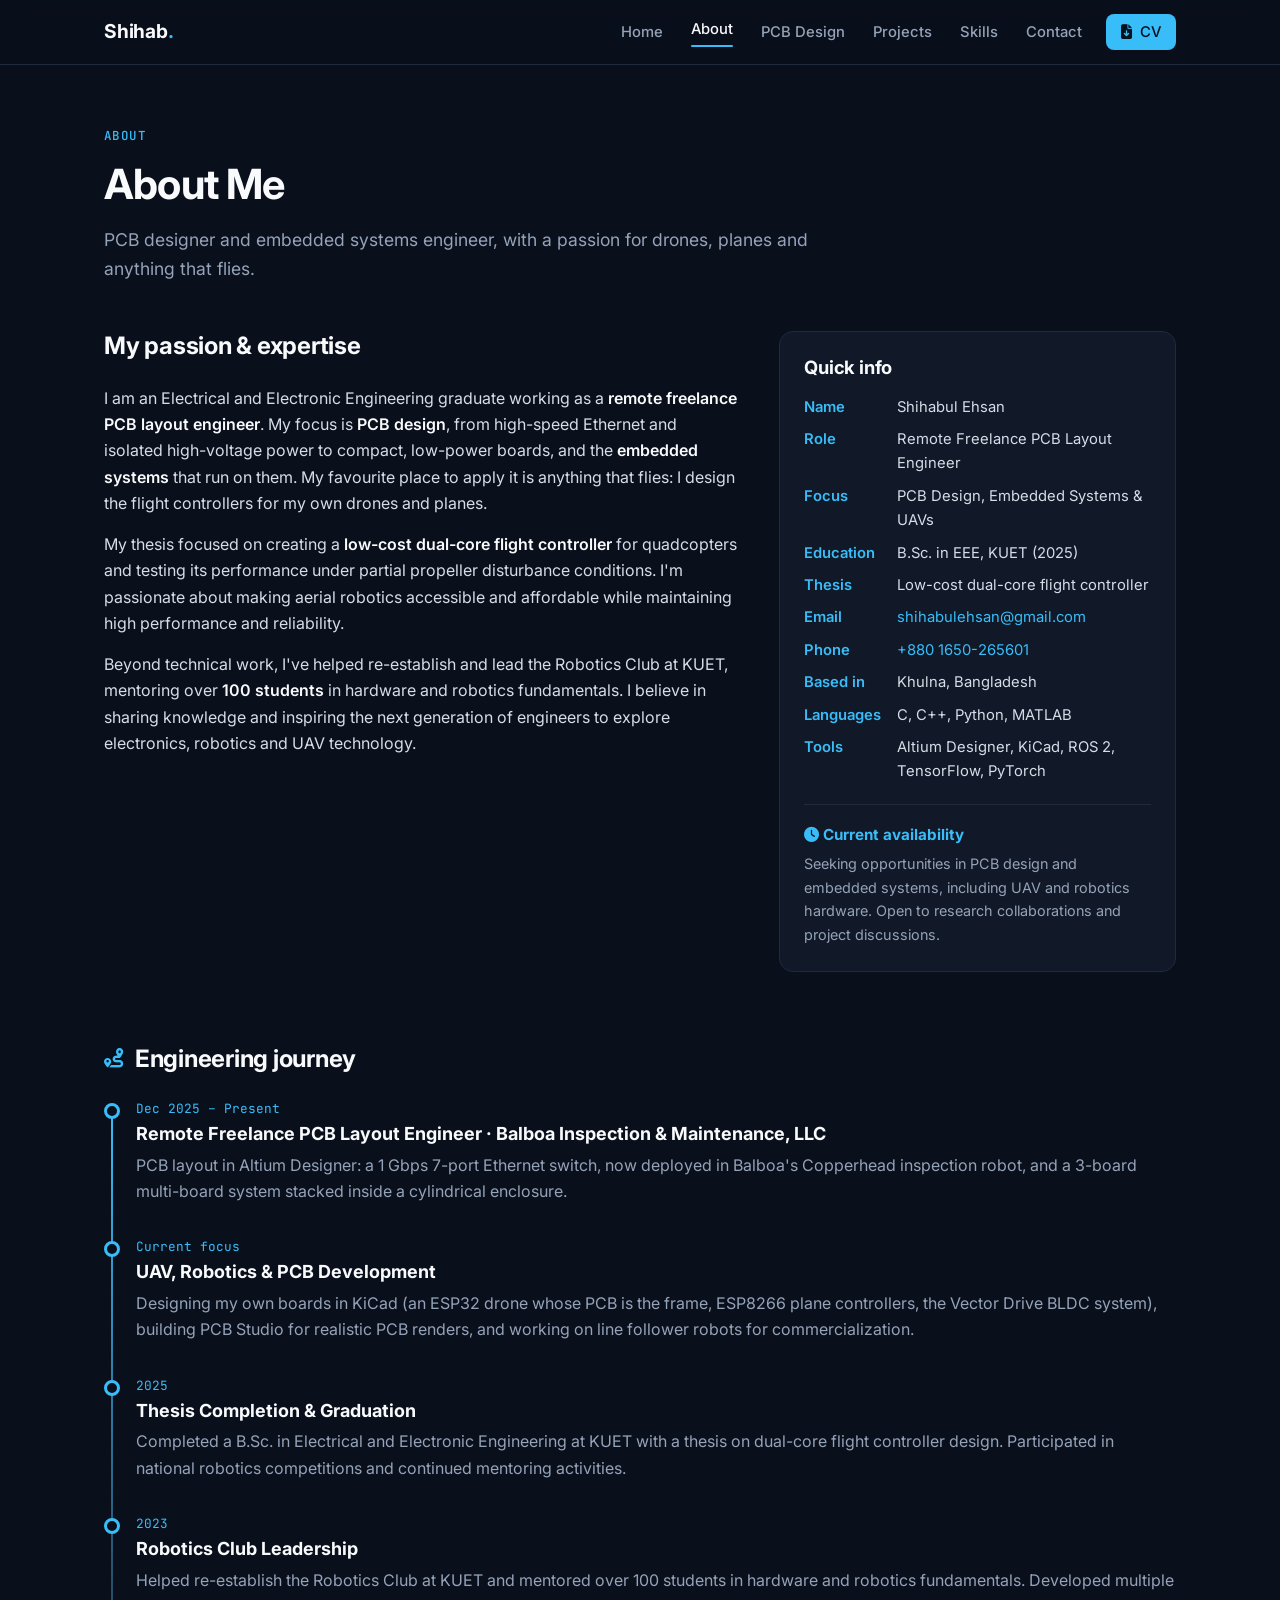
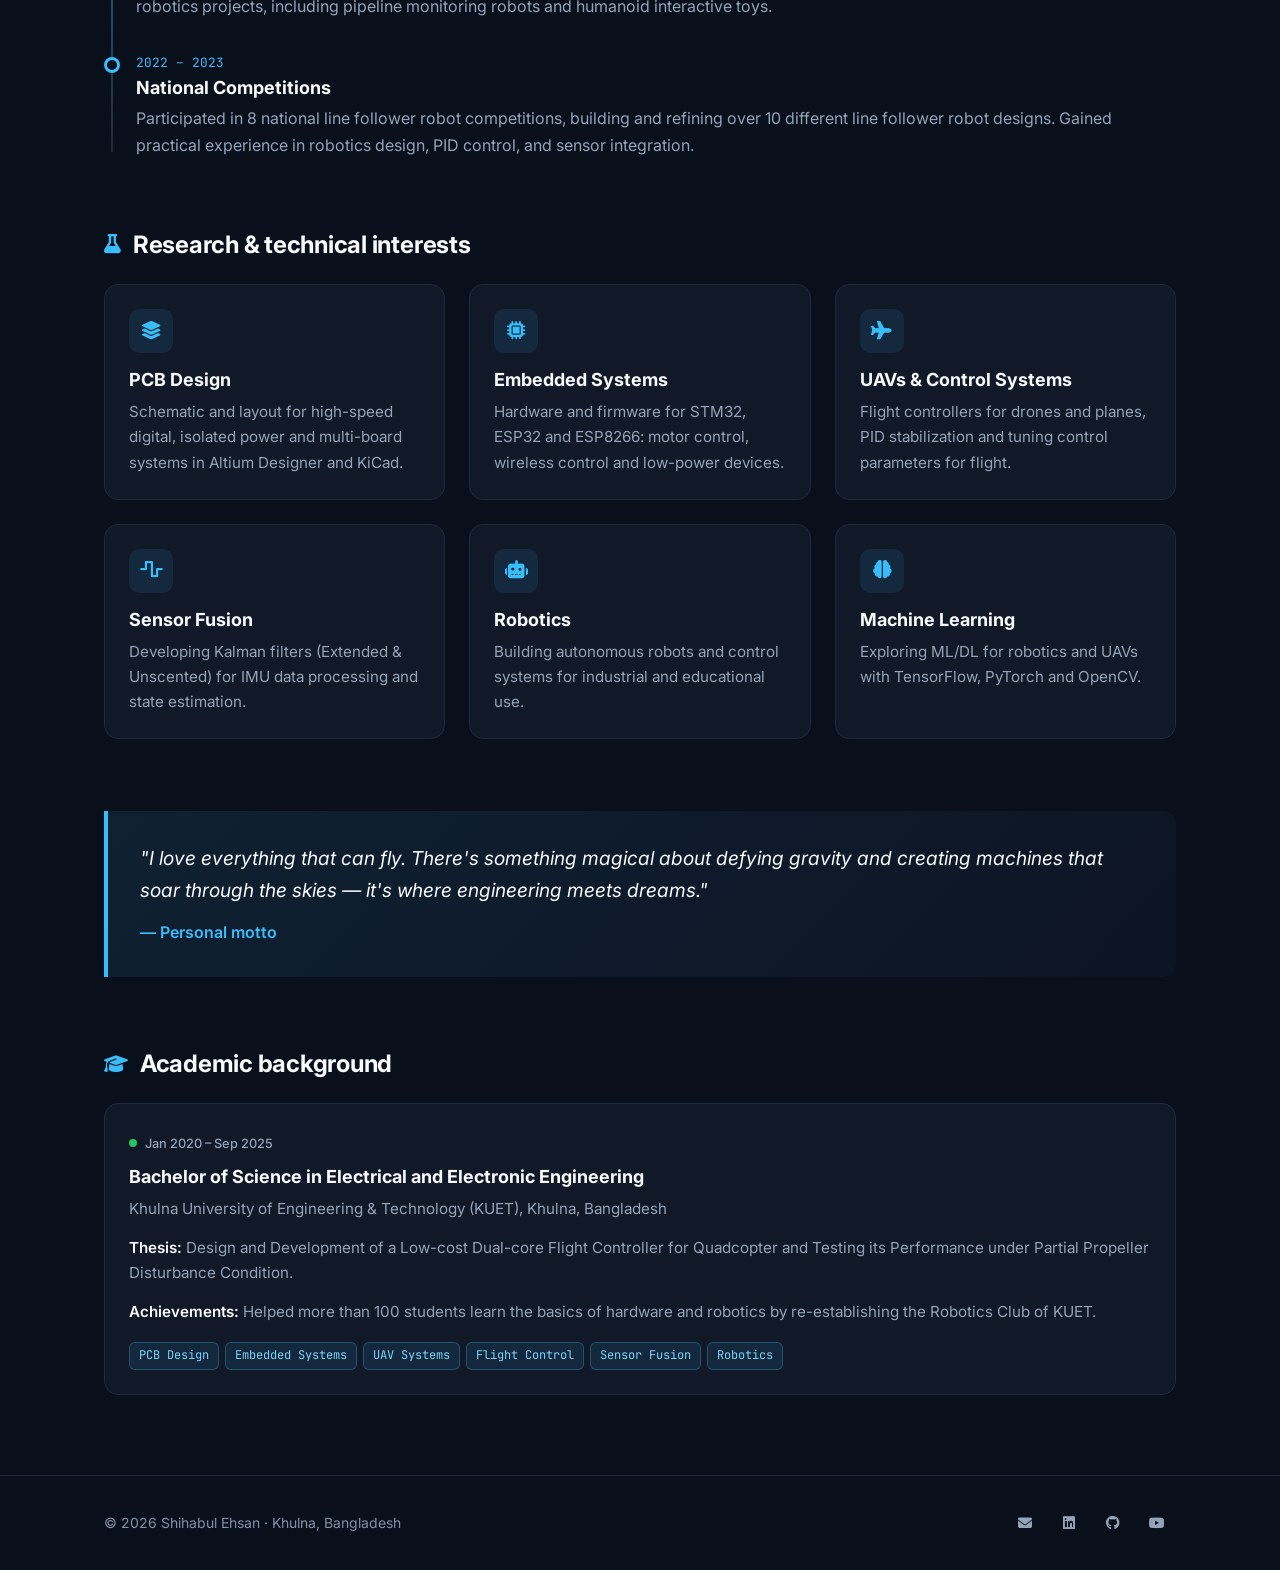
==== commit c4c630cc: "Describe Balboa role as remote freelance PCB layout engineer Co-Authored-By: Claude Sonnet 5 <norepl" ====
--- a/about.html
+++ b/about.html
@@ -4,7 +4,7 @@
     <meta charset="UTF-8">
     <meta name="viewport" content="width=device-width, initial-scale=1">
     <title>About | Shihabul Ehsan</title>
-    <meta name="description" content="About Shihabul Ehsan: PCB designer and embedded systems engineer, freelance PCB layout engineer, EEE graduate from KUET who builds drones and planes.">
+    <meta name="description" content="About Shihabul Ehsan: PCB designer and embedded systems engineer, remote freelance PCB layout engineer, EEE graduate from KUET who builds drones and planes.">
     <link rel="canonical" href="https://shihabul-glitch.github.io/about.html">
     <link rel="icon" href="favicon.ico" sizes="any">
     <link rel="icon" type="image/png" sizes="32x32" href="images/favicon-32.png">
@@ -13,7 +13,7 @@
     <meta property="og:type" content="website">
     <meta property="og:site_name" content="Shihabul Ehsan">
     <meta property="og:title" content="About | Shihabul Ehsan">
-    <meta property="og:description" content="About Shihabul Ehsan: PCB designer and embedded systems engineer, freelance PCB layout engineer, EEE graduate from KUET who builds drones and planes.">
+    <meta property="og:description" content="About Shihabul Ehsan: PCB designer and embedded systems engineer, remote freelance PCB layout engineer, EEE graduate from KUET who builds drones and planes.">
     <meta property="og:url" content="https://shihabul-glitch.github.io/about.html">
     <meta property="og:image" content="https://shihabul-glitch.github.io/images/og-card.jpg">
     <meta property="og:image:width" content="1200">
@@ -59,8 +59,8 @@
             <div>
                 <h2 class="section-title">My passion &amp; expertise</h2>
                 <p>
-                    I am an Electrical and Electronic Engineering graduate working as a <strong>freelance PCB
-                    layout engineer</strong>. My focus is <strong>PCB design</strong>, from high-speed Ethernet and
+                    I am an Electrical and Electronic Engineering graduate working as a <strong>remote freelance
+                    PCB layout engineer</strong>. My focus is <strong>PCB design</strong>, from high-speed Ethernet and
                     isolated high-voltage power to compact, low-power boards, and the <strong>embedded
                     systems</strong> that run on them. My favourite place to apply it is anything that flies:
                     I design the flight controllers for my own drones and planes.
@@ -83,7 +83,7 @@
                 <h2 class="section-title" style="font-size: 1.15rem; margin-bottom: 16px;">Quick info</h2>
                 <dl class="info-list">
                     <dt>Name</dt>       <dd>Shihabul Ehsan</dd>
-                    <dt>Role</dt>       <dd>Freelance PCB Layout Engineer</dd>
+                    <dt>Role</dt>       <dd>Remote Freelance PCB Layout Engineer</dd>
                     <dt>Focus</dt>      <dd>PCB Design, Embedded Systems &amp; UAVs</dd>
                     <dt>Education</dt>  <dd>B.Sc. in EEE, KUET (2025)</dd>
                     <dt>Thesis</dt>     <dd>Low-cost dual-core flight controller</dd>
@@ -108,7 +108,7 @@
             <div class="timeline">
                 <div class="timeline-item">
                     <div class="timeline-date">Dec 2025 – Present</div>
-                    <h3>Freelance PCB Layout Engineer · Balboa Inspection &amp; Maintenance, LLC</h3>
+                    <h3>Remote Freelance PCB Layout Engineer · Balboa Inspection &amp; Maintenance, LLC</h3>
                     <p>
                         PCB layout in Altium Designer: a 1 Gbps 7-port Ethernet switch, now deployed in Balboa's
                         Copperhead inspection robot, and a 3-board multi-board system stacked inside a
--- a/css/style.css
+++ b/css/style.css
@@ -294,6 +294,11 @@
 .hero h1 { font-size: clamp(2.2rem, 5vw, 3.2rem); letter-spacing: -0.03em; margin-bottom: 18px; }
 .hero h1 span { color: var(--accent); }
 .hero .lead { max-width: 560px; margin-bottom: 28px; }
+
+/* Hero labels: each label stays on one line; dots between them on wide screens */
+.hero-tags { flex-wrap: wrap; gap: 6px 0; }
+.hero-tags span { display: inline-flex; align-items: center; gap: 8px; white-space: nowrap; }
+.hero-tags span + span::before { content: "·"; margin: 0 12px; color: var(--faint); }
 
 .hero-photo img {
     width: 320px;
@@ -485,10 +490,34 @@
 .legend { display: flex; flex-wrap: wrap; gap: 16px; margin-bottom: 32px; font-size: 0.85rem; color: var(--muted); }
 .legend span { display: inline-flex; align-items: center; gap: 8px; }
 
-/* ---------- Contact ---------- */
-.contact-card .icon-badge { margin-bottom: 14px; }
-.contact-card a { display: inline-flex; align-items: center; gap: 8px; margin-top: 10px; font-weight: 500; overflow-wrap: anywhere; }
-.contact-card .small { margin-top: 14px; }
+/* ---------- Contact: one compact, centred block ---------- */
+.contact-box { max-width: 560px; margin: 24px auto 0; text-align: center; }
+.contact-box .eyebrow { justify-content: center; }
+.contact-box .lead { margin-bottom: 18px; }
+.contact-actions { justify-content: center; margin: 22px 0 32px; }
+
+.contact-list {
+    list-style: none;
+    padding: 6px 20px;
+    text-align: left;
+    background: var(--surface);
+    border: 1px solid var(--border);
+    border-radius: var(--radius);
+}
+.contact-list li {
+    display: flex;
+    align-items: center;
+    gap: 14px;
+    padding: 11px 0;
+    font-size: 0.925rem;
+    border-top: 1px solid var(--border);
+    overflow-wrap: anywhere;
+}
+.contact-list li:first-child { border-top: 0; }
+.contact-list i { width: 18px; text-align: center; color: var(--accent); flex-shrink: 0; }
+.contact-list a { color: var(--text); }
+.contact-list a:hover { color: var(--accent); }
+.contact-list span { color: var(--muted); }
 
 .small { font-size: 0.85rem; color: var(--faint); }
 
@@ -692,6 +721,16 @@
 @media (max-width: 640px) {
     :root { --gutter: 16px; }
     main { padding: 36px 0 56px; }
+    /* Hero labels become small pills that wrap cleanly on phones */
+    .hero-tags { gap: 8px; letter-spacing: 0.08em; }
+    .hero-tags span {
+        padding: 5px 10px;
+        font-size: 0.68rem;
+        border: 1px solid var(--accent-line);
+        border-radius: 999px;
+        background: var(--accent-soft);
+    }
+    .hero-tags span + span::before { content: none; }
     .grid-2, .grid-3, .grid-4 { grid-template-columns: 1fr; }
     .stats.grid-4, .values.grid-4, .grid-4.compact { grid-template-columns: repeat(2, minmax(0, 1fr)); gap: 12px; }
     .section { margin-top: 56px; }
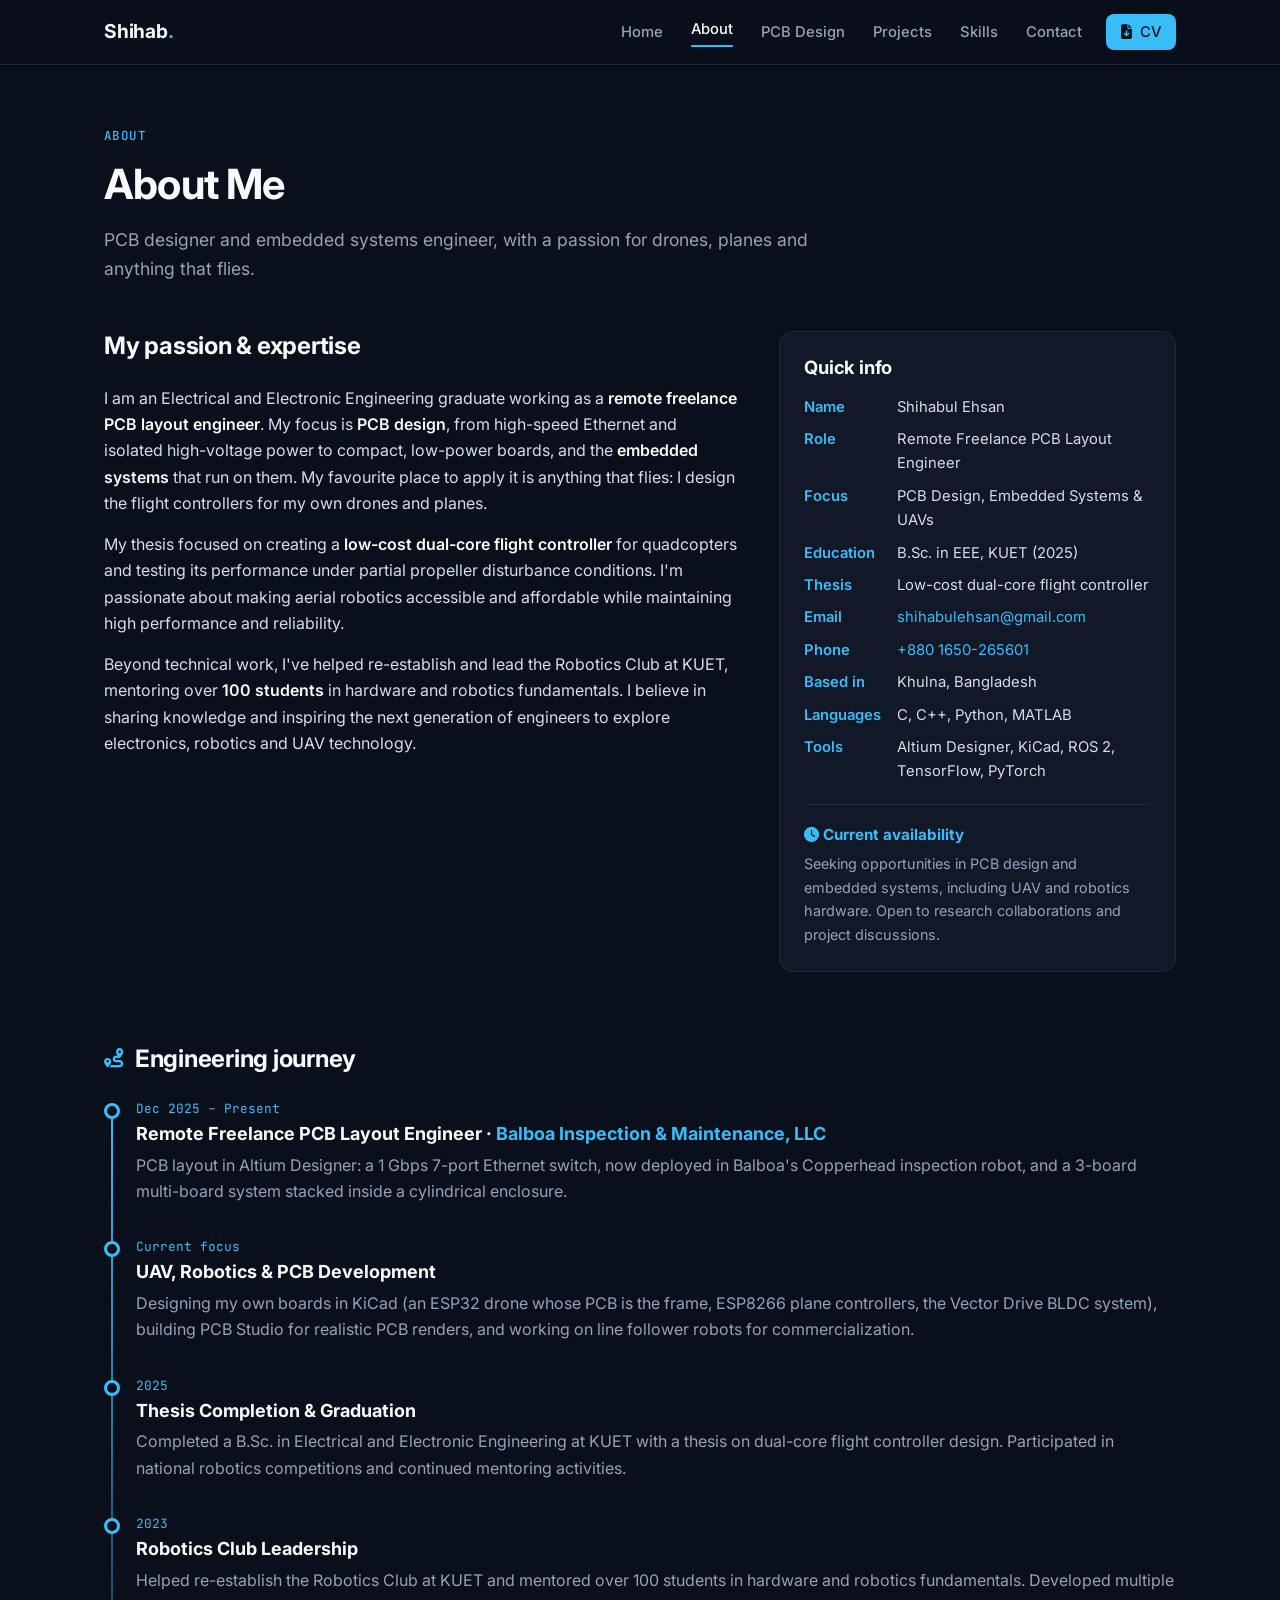
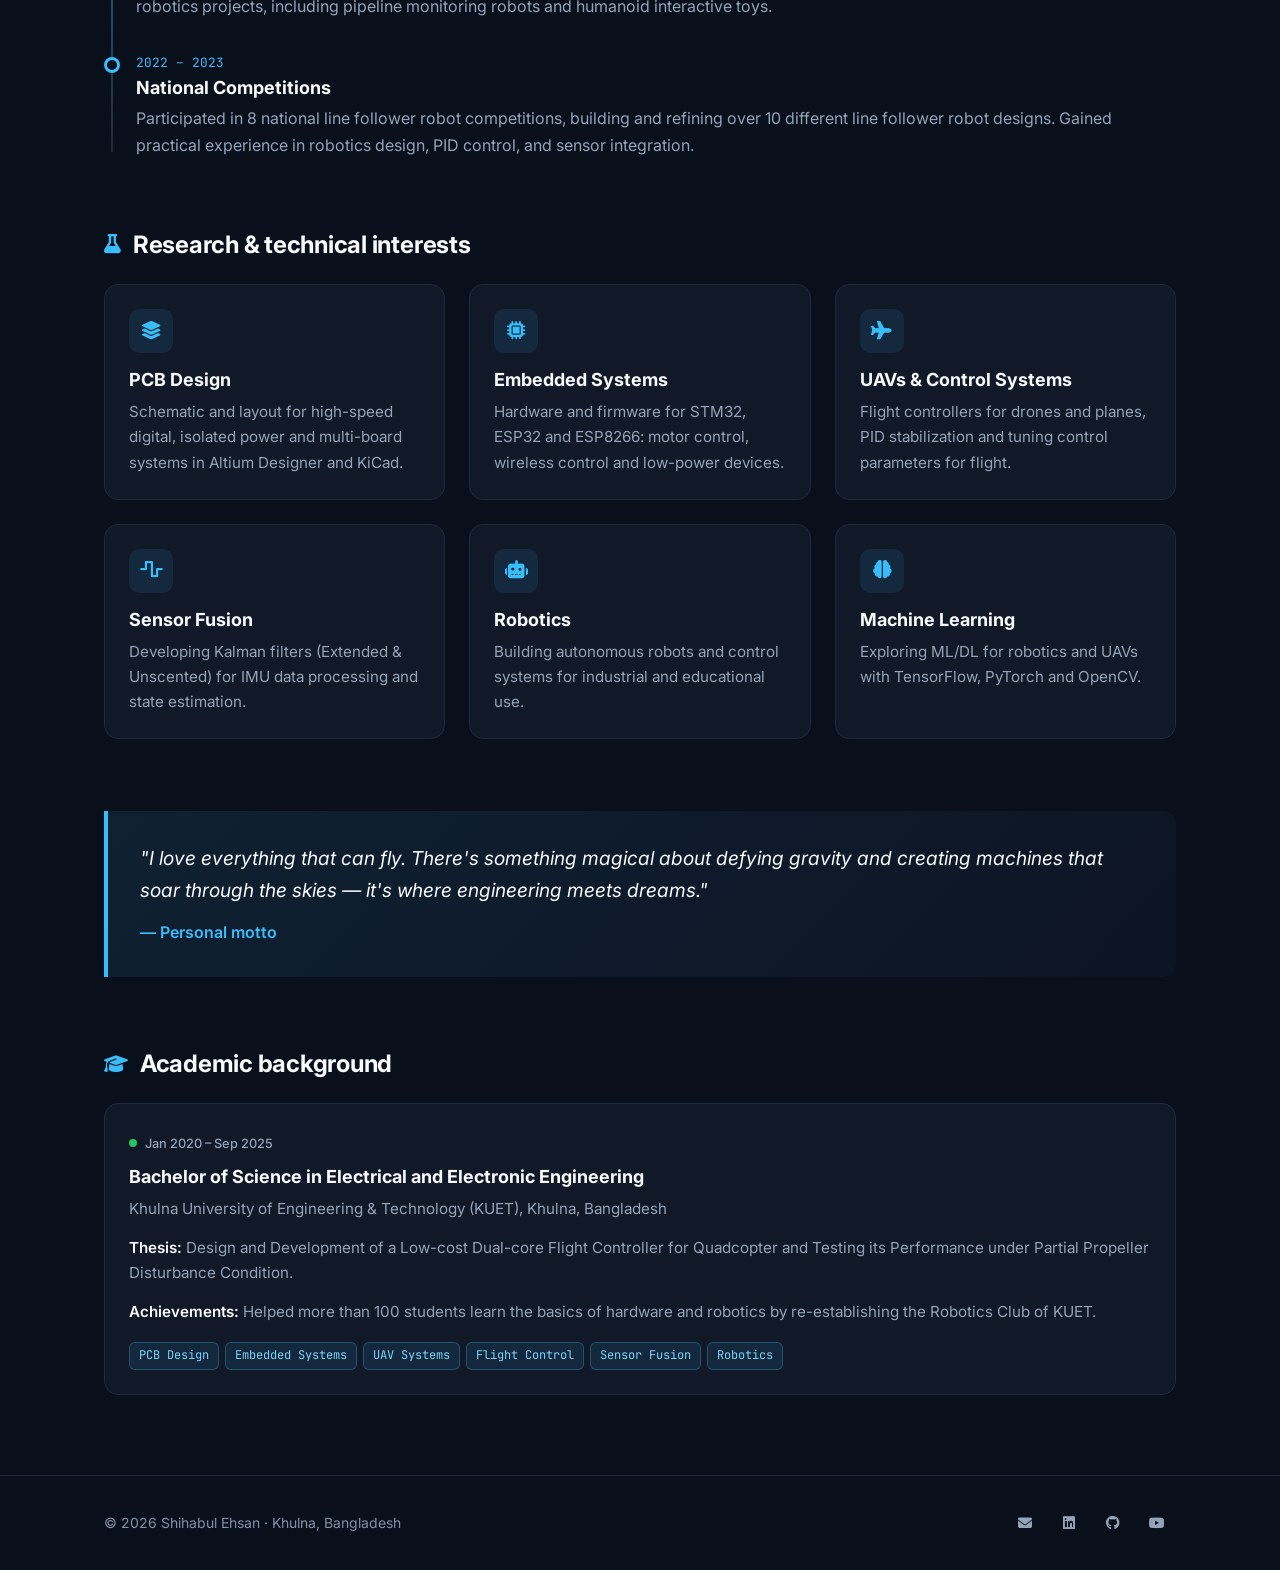
==== commit 93452332: "Link Balboa company name to balboa-im.com and refresh public CV Co-Authored-By: Claude Opus 5.5 <nor" ====
--- a/about.html
+++ b/about.html
@@ -108,7 +108,7 @@
             <div class="timeline">
                 <div class="timeline-item">
                     <div class="timeline-date">Dec 2025 – Present</div>
-                    <h3>Remote Freelance PCB Layout Engineer · Balboa Inspection &amp; Maintenance, LLC</h3>
+                    <h3>Remote Freelance PCB Layout Engineer · <a href="https://www.balboa-im.com/" target="_blank" rel="noopener">Balboa Inspection &amp; Maintenance, LLC</a></h3>
                     <p>
                         PCB layout in Altium Designer: a 1 Gbps 7-port Ethernet switch, now deployed in Balboa's
                         Copperhead inspection robot, and a 3-board multi-board system stacked inside a
